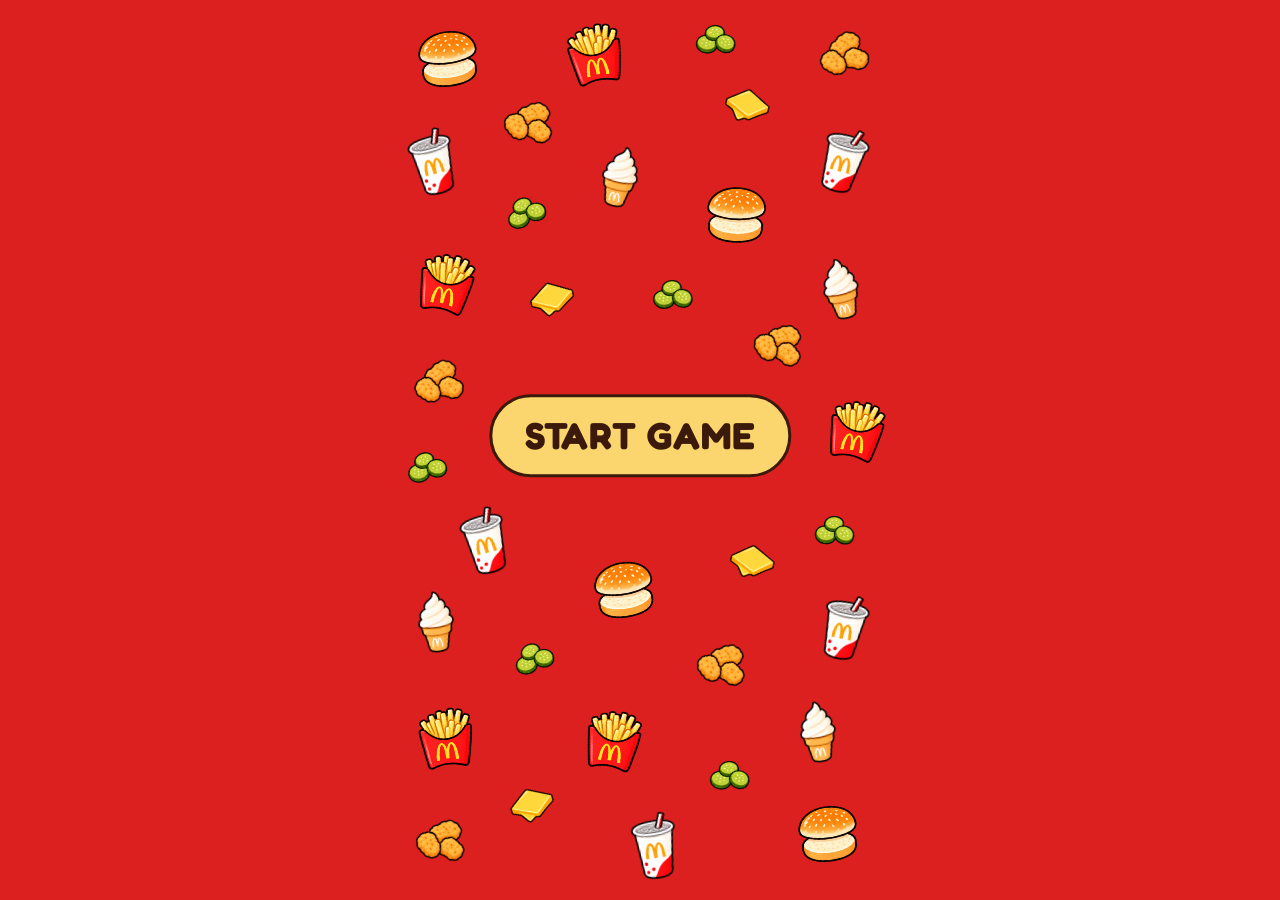
==== index.html @ 34fb5b53 "initial commit" ====
<!doctype html>
<html lang="en">
<head>
  <meta charset="utf-8">
  <meta name="viewport" content="width=device-width, initial-scale=1, viewport-fit=cover">
  <title>Start Game</title>
  <link rel="preconnect" href="https://fonts.googleapis.com">
  <link rel="preconnect" href="https://fonts.gstatic.com" crossorigin>
  <link href="https://fonts.googleapis.com/css2?family=Fredoka:wght@600;700&display=swap" rel="stylesheet">
  <style>
    :root {
      --red: #dc1f1f;
      --yellow: #fbd66e;
      --brown: #3b1a0c;
    }

    * { box-sizing: border-box; margin: 0; padding: 0; }

    html, body {
      height: 100%;
      background: var(--red);
      overflow: hidden;
    }

    body {
      display: flex;
      align-items: center;
      justify-content: center;
    }

    /* Phone-shaped screen, same proportions as the mockup (941 x 1672).
       Fills the height on desktop, the width on phones. */
    .screen {
      position: relative;
      width: min(100vw, 100dvh * 941 / 1672);
      aspect-ratio: 941 / 1672;
      background: var(--red);
      container-type: inline-size;
      overflow: hidden;
    }

    /* Scattered food. --x / --y are the item's centre in % of the screen,
       --w its width in % of the screen width, --r its tilt. */
    .item {
      position: absolute;
      left: calc(var(--x) * 1%);
      top: calc(var(--y) * 1%);
      width: calc(var(--w) * 1cqw);
      transform: translate(-50%, -50%) rotate(calc(var(--r, 0) * 1deg));
      user-select: none;
      pointer-events: none;
    }

    .start-btn {
      position: absolute;
      left: 50%;
      top: 48.4%;
      transform: translate(-50%, -50%);
      width: 59.5cqw;
      height: 16.5cqw;
      border: 0.75cqw solid var(--brown);
      border-radius: 999px;
      background: var(--yellow);
      color: var(--brown);
      font-family: "Fredoka", system-ui, sans-serif;
      font-weight: 700;
      font-size: 7.4cqw;
      letter-spacing: 0.02em;
      cursor: pointer;
      transition: transform 0.12s ease;
    }

    .start-btn:hover { transform: translate(-50%, -50%) scale(1.04); }
    .start-btn:active { transform: translate(-50%, -50%) scale(0.97); }
  </style>
</head>
<body>
  <main class="screen">
    <!-- row 1 -->
    <img class="item" src="photos/ingredients/burger-bun.png"     style="--x:12; --y:6.6;  --w:12; --r:-6"  alt="">
    <img class="item" src="photos/food/fries.png"                 style="--x:41; --y:6;    --w:11; --r:-10" alt="">
    <img class="item" src="photos/ingredients/pickles.png"        style="--x:65; --y:4.4;  --w:8;  --r:8"   alt="">
    <img class="item" src="photos/food/nuggets.png"               style="--x:90; --y:5.9;  --w:10; --r:-12" alt="">

    <!-- row 2 -->
    <img class="item" src="photos/food/nuggets.png"               style="--x:28; --y:13.4; --w:10; --r:10"  alt="">
    <img class="item" src="photos/ingredients/cheese.png"         style="--x:71; --y:11.8; --w:9;  --r:14"  alt="">
    <img class="item" src="photos/drinks-desserts/soda.png"       style="--x:9;  --y:18;   --w:9;  --r:-14" alt="">
    <img class="item" src="photos/drinks-desserts/ice-cream-cone.png" style="--x:46; --y:19.7; --w:7.5; --r:12" alt="">
    <img class="item" src="photos/drinks-desserts/soda.png"       style="--x:90; --y:17.8; --w:9;  --r:16"  alt="">

    <!-- row 3 -->
    <img class="item" src="photos/ingredients/pickles.png"        style="--x:27.5; --y:23.6; --w:8; --r:-14" alt="">
    <img class="item" src="photos/ingredients/burger-bun.png"     style="--x:69; --y:23.9; --w:12; --r:4"   alt="">

    <!-- row 4 -->
    <img class="item" src="photos/food/fries.png"                 style="--x:11.7; --y:31.5; --w:11; --r:12" alt="">
    <img class="item" src="photos/ingredients/cheese.png"         style="--x:32.5; --y:33.2; --w:9; --r:-12" alt="">
    <img class="item" src="photos/ingredients/pickles.png"        style="--x:56.5; --y:32.8; --w:8; --r:6"   alt="">
    <img class="item" src="photos/drinks-desserts/ice-cream-cone.png" style="--x:89.6; --y:32.1; --w:7.5; --r:-14" alt="">

    <!-- row 5 -->
    <img class="item" src="photos/food/nuggets.png"               style="--x:77.4; --y:38.1; --w:10; --r:16" alt="">
    <img class="item" src="photos/food/nuggets.png"               style="--x:10;   --y:42.3; --w:10; --r:-8" alt="">

    <!-- around the button -->
    <img class="item" src="photos/food/fries.png"                 style="--x:92.5; --y:47.8; --w:11; --r:12" alt="">
    <img class="item" src="photos/ingredients/pickles.png"        style="--x:7.8;  --y:51.9; --w:8;  --r:-6" alt="">

    <!-- row 6 -->
    <img class="item" src="photos/drinks-desserts/soda.png"       style="--x:19.4; --y:60.1; --w:9; --r:-14" alt="">
    <img class="item" src="photos/ingredients/pickles.png"        style="--x:88.5; --y:59;   --w:8; --r:10"  alt="">
    <img class="item" src="photos/ingredients/cheese.png"         style="--x:72;   --y:62.4; --w:9; --r:12"  alt="">

    <!-- row 7 -->
    <img class="item" src="photos/ingredients/burger-bun.png"     style="--x:46.8; --y:65.6; --w:12; --r:-8" alt="">
    <img class="item" src="photos/drinks-desserts/ice-cream-cone.png" style="--x:9.6; --y:69.1; --w:7.5; --r:-8" alt="">
    <img class="item" src="photos/drinks-desserts/soda.png"       style="--x:90.3; --y:69.7; --w:9; --r:12"  alt="">

    <!-- row 8 -->
    <img class="item" src="photos/ingredients/pickles.png"        style="--x:29;   --y:73.1; --w:8;  --r:-12" alt="">
    <img class="item" src="photos/food/nuggets.png"               style="--x:66.2; --y:73.7; --w:10; --r:12"  alt="">

    <!-- row 9 -->
    <img class="item" src="photos/food/fries.png"                 style="--x:11.7; --y:82;   --w:11; --r:-6" alt="">
    <img class="item" src="photos/food/fries.png"                 style="--x:44.6; --y:82.2; --w:11; --r:10" alt="">
    <img class="item" src="photos/drinks-desserts/ice-cream-cone.png" style="--x:85; --y:81.3; --w:7.5; --r:-10" alt="">
    <img class="item" src="photos/ingredients/pickles.png"        style="--x:67.8; --y:86.2; --w:8;  --r:8"  alt="">

    <!-- bottom row -->
    <img class="item" src="photos/ingredients/cheese.png"         style="--x:28.7; --y:89.4; --w:9;  --r:-16" alt="">
    <img class="item" src="photos/food/nuggets.png"               style="--x:10.6; --y:93.2; --w:10; --r:8"   alt="">
    <img class="item" src="photos/drinks-desserts/soda.png"       style="--x:53;   --y:94;   --w:9;  --r:-8"  alt="">
    <img class="item" src="photos/ingredients/burger-bun.png"     style="--x:87;   --y:92.7; --w:12; --r:-6"  alt="">

    <button class="start-btn" type="button" onclick="location.href = 'game-screen/index.html'">START GAME</button>
  </main>
</body>
</html>
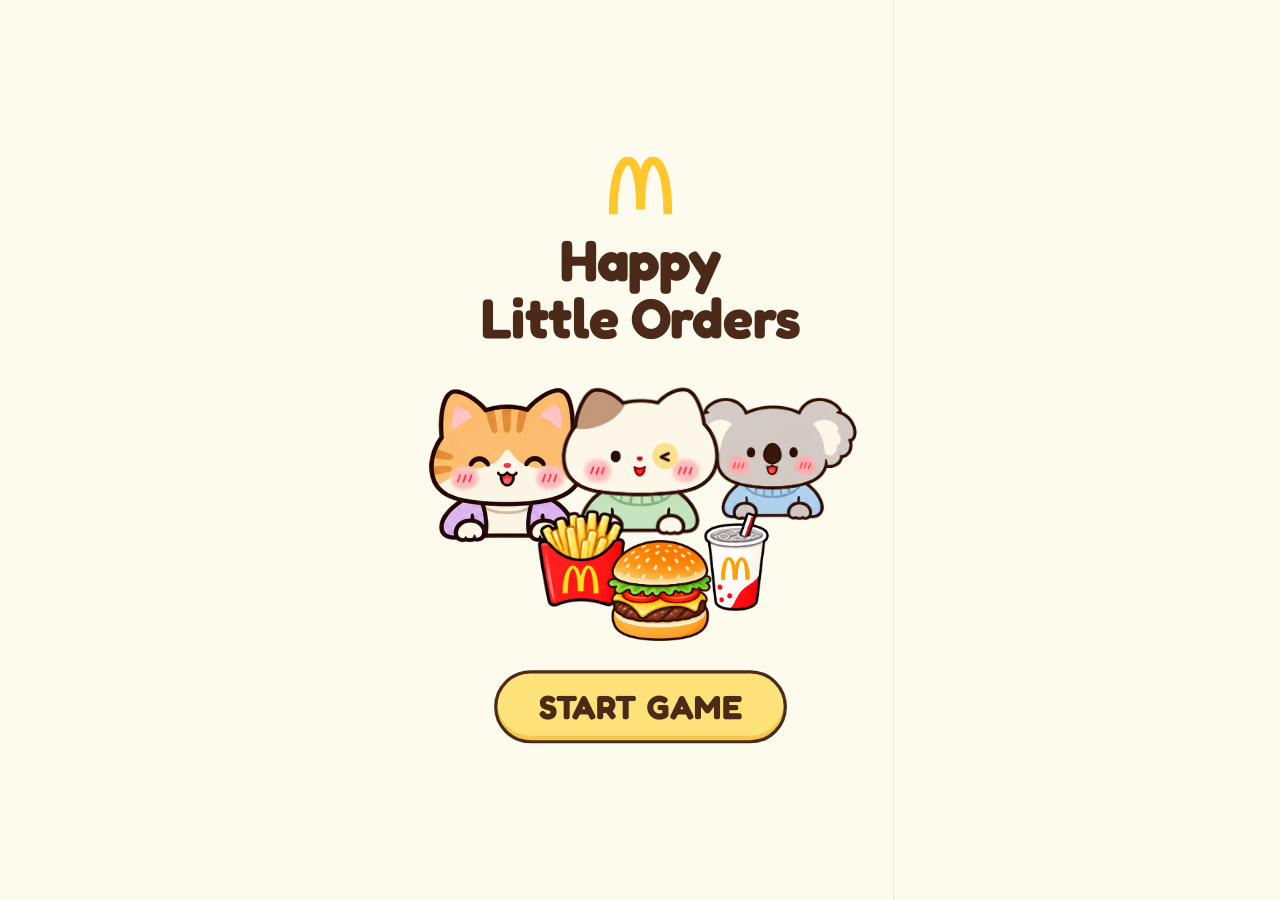
==== commit a905f4d6: "reformat-the-files" ====
--- a/index.html
+++ b/index.html
@@ -3,137 +3,274 @@
 <head>
   <meta charset="utf-8">
   <meta name="viewport" content="width=device-width, initial-scale=1, viewport-fit=cover">
-  <title>Start Game</title>
+  <title>Happy Little Orders</title>
   <link rel="preconnect" href="https://fonts.googleapis.com">
   <link rel="preconnect" href="https://fonts.gstatic.com" crossorigin>
-  <link href="https://fonts.googleapis.com/css2?family=Fredoka:wght@600;700&display=swap" rel="stylesheet">
-  <style>
-    :root {
-      --red: #dc1f1f;
-      --yellow: #fbd66e;
-      --brown: #3b1a0c;
-    }
-
-    * { box-sizing: border-box; margin: 0; padding: 0; }
-
-    html, body {
-      height: 100%;
-      background: var(--red);
-      overflow: hidden;
-    }
-
-    body {
-      display: flex;
-      align-items: center;
-      justify-content: center;
-    }
-
-    /* Phone-shaped screen, same proportions as the mockup (941 x 1672).
-       Fills the height on desktop, the width on phones. */
-    .screen {
-      position: relative;
-      width: min(100vw, 100dvh * 941 / 1672);
-      aspect-ratio: 941 / 1672;
-      background: var(--red);
-      container-type: inline-size;
-      overflow: hidden;
-    }
-
-    /* Scattered food. --x / --y are the item's centre in % of the screen,
-       --w its width in % of the screen width, --r its tilt. */
-    .item {
-      position: absolute;
-      left: calc(var(--x) * 1%);
-      top: calc(var(--y) * 1%);
-      width: calc(var(--w) * 1cqw);
-      transform: translate(-50%, -50%) rotate(calc(var(--r, 0) * 1deg));
-      user-select: none;
-      pointer-events: none;
-    }
-
-    .start-btn {
-      position: absolute;
-      left: 50%;
-      top: 48.4%;
-      transform: translate(-50%, -50%);
-      width: 59.5cqw;
-      height: 16.5cqw;
-      border: 0.75cqw solid var(--brown);
-      border-radius: 999px;
-      background: var(--yellow);
-      color: var(--brown);
-      font-family: "Fredoka", system-ui, sans-serif;
-      font-weight: 700;
-      font-size: 7.4cqw;
-      letter-spacing: 0.02em;
-      cursor: pointer;
-      transition: transform 0.12s ease;
-    }
-
-    .start-btn:hover { transform: translate(-50%, -50%) scale(1.04); }
-    .start-btn:active { transform: translate(-50%, -50%) scale(0.97); }
-  </style>
+  <link href="https://fonts.googleapis.com/css2?family=Fredoka:wght@500;600;700&display=swap" rel="stylesheet">
+  <link rel="stylesheet" href="game/style.css">
 </head>
-<body>
-  <main class="screen">
-    <!-- row 1 -->
-    <img class="item" src="photos/ingredients/burger-bun.png"     style="--x:12; --y:6.6;  --w:12; --r:-6"  alt="">
-    <img class="item" src="photos/food/fries.png"                 style="--x:41; --y:6;    --w:11; --r:-10" alt="">
-    <img class="item" src="photos/ingredients/pickles.png"        style="--x:65; --y:4.4;  --w:8;  --r:8"   alt="">
-    <img class="item" src="photos/food/nuggets.png"               style="--x:90; --y:5.9;  --w:10; --r:-12" alt="">
-
-    <!-- row 2 -->
-    <img class="item" src="photos/food/nuggets.png"               style="--x:28; --y:13.4; --w:10; --r:10"  alt="">
-    <img class="item" src="photos/ingredients/cheese.png"         style="--x:71; --y:11.8; --w:9;  --r:14"  alt="">
-    <img class="item" src="photos/drinks-desserts/soda.png"       style="--x:9;  --y:18;   --w:9;  --r:-14" alt="">
-    <img class="item" src="photos/drinks-desserts/ice-cream-cone.png" style="--x:46; --y:19.7; --w:7.5; --r:12" alt="">
-    <img class="item" src="photos/drinks-desserts/soda.png"       style="--x:90; --y:17.8; --w:9;  --r:16"  alt="">
-
-    <!-- row 3 -->
-    <img class="item" src="photos/ingredients/pickles.png"        style="--x:27.5; --y:23.6; --w:8; --r:-14" alt="">
-    <img class="item" src="photos/ingredients/burger-bun.png"     style="--x:69; --y:23.9; --w:12; --r:4"   alt="">
-
-    <!-- row 4 -->
-    <img class="item" src="photos/food/fries.png"                 style="--x:11.7; --y:31.5; --w:11; --r:12" alt="">
-    <img class="item" src="photos/ingredients/cheese.png"         style="--x:32.5; --y:33.2; --w:9; --r:-12" alt="">
-    <img class="item" src="photos/ingredients/pickles.png"        style="--x:56.5; --y:32.8; --w:8; --r:6"   alt="">
-    <img class="item" src="photos/drinks-desserts/ice-cream-cone.png" style="--x:89.6; --y:32.1; --w:7.5; --r:-14" alt="">
-
-    <!-- row 5 -->
-    <img class="item" src="photos/food/nuggets.png"               style="--x:77.4; --y:38.1; --w:10; --r:16" alt="">
-    <img class="item" src="photos/food/nuggets.png"               style="--x:10;   --y:42.3; --w:10; --r:-8" alt="">
-
-    <!-- around the button -->
-    <img class="item" src="photos/food/fries.png"                 style="--x:92.5; --y:47.8; --w:11; --r:12" alt="">
-    <img class="item" src="photos/ingredients/pickles.png"        style="--x:7.8;  --y:51.9; --w:8;  --r:-6" alt="">
-
-    <!-- row 6 -->
-    <img class="item" src="photos/drinks-desserts/soda.png"       style="--x:19.4; --y:60.1; --w:9; --r:-14" alt="">
-    <img class="item" src="photos/ingredients/pickles.png"        style="--x:88.5; --y:59;   --w:8; --r:10"  alt="">
-    <img class="item" src="photos/ingredients/cheese.png"         style="--x:72;   --y:62.4; --w:9; --r:12"  alt="">
-
-    <!-- row 7 -->
-    <img class="item" src="photos/ingredients/burger-bun.png"     style="--x:46.8; --y:65.6; --w:12; --r:-8" alt="">
-    <img class="item" src="photos/drinks-desserts/ice-cream-cone.png" style="--x:9.6; --y:69.1; --w:7.5; --r:-8" alt="">
-    <img class="item" src="photos/drinks-desserts/soda.png"       style="--x:90.3; --y:69.7; --w:9; --r:12"  alt="">
-
-    <!-- row 8 -->
-    <img class="item" src="photos/ingredients/pickles.png"        style="--x:29;   --y:73.1; --w:8;  --r:-12" alt="">
-    <img class="item" src="photos/food/nuggets.png"               style="--x:66.2; --y:73.7; --w:10; --r:12"  alt="">
-
-    <!-- row 9 -->
-    <img class="item" src="photos/food/fries.png"                 style="--x:11.7; --y:82;   --w:11; --r:-6" alt="">
-    <img class="item" src="photos/food/fries.png"                 style="--x:44.6; --y:82.2; --w:11; --r:10" alt="">
-    <img class="item" src="photos/drinks-desserts/ice-cream-cone.png" style="--x:85; --y:81.3; --w:7.5; --r:-10" alt="">
-    <img class="item" src="photos/ingredients/pickles.png"        style="--x:67.8; --y:86.2; --w:8;  --r:8"  alt="">
-
-    <!-- bottom row -->
-    <img class="item" src="photos/ingredients/cheese.png"         style="--x:28.7; --y:89.4; --w:9;  --r:-16" alt="">
-    <img class="item" src="photos/food/nuggets.png"               style="--x:10.6; --y:93.2; --w:10; --r:8"   alt="">
-    <img class="item" src="photos/drinks-desserts/soda.png"       style="--x:53;   --y:94;   --w:9;  --r:-8"  alt="">
-    <img class="item" src="photos/ingredients/burger-bun.png"     style="--x:87;   --y:92.7; --w:12; --r:-6"  alt="">
-
-    <button class="start-btn" type="button" onclick="location.href = 'game-screen/index.html'">START GAME</button>
-  </main>
+<body class="cream">
+  <div class="viewport" id="viewport">
+    <div class="stage" id="stage">
+
+      <!-- loading screen: shown until all the pictures are loaded -->
+      <div class="loading-screen" id="loading-screen">
+        <svg class="loading-arches" viewBox="0 0 260 230" aria-hidden="true">
+          <path d="M24 224 C24 60 58 16 82 16 C110 16 130 80 130 206 M130 206 C130 80 150 16 178 16 C202 16 236 60 236 224"
+                fill="none" stroke="#ffc72c" stroke-width="34"/>
+        </svg>
+        <p class="loading-title">Almost ready&hellip;</p>
+        <div class="loading-bar"><div class="loading-fill" id="loading-fill"></div></div>
+        <p class="loading-text">Warming up your first order</p>
+      </div>
+      <div class="abs shop">
+
+        <!-- top: shop front -->
+        <div class="abs scene"></div>
+        <img class="abs awning" src="photos/branding/awning.png" alt="">
+        <img class="abs logo" src="photos/branding/logo.png" alt="McDonald's">
+
+        <div class="abs timer">
+          <img src="photos/ui/timer.png" alt="">
+          <div class="timer-text" id="timer">02:00</div>
+        </div>
+
+        <div class="abs points">
+          <img src="photos/ui/star.png" alt="">
+          POINTS
+          <span class="points-value" id="points">0</span>
+        </div>
+
+        <img class="abs customer" id="customer" src="photos/customers/cat-calico.png" alt="Customer">
+        <div class="abs customer-stand"></div>
+        <img class="abs heart" id="heart" src="photos/ui/heart.png" alt="">
+
+        <!-- talk bubble: the customer asking for sauce packets -->
+        <div class="abs talk-bubble" id="talk-bubble" hidden>
+          <img src="photos/ui/talk-bubble.png" alt="">
+          <div class="bubble-items" id="bubble-items"></div>
+        </div>
+
+        <div class="abs order">
+          <img src="photos/ui/order-board.png" alt="">
+          <div class="order-text">
+            <div class="order-title" id="order-title">ORDER #001</div>
+            <div id="order-lines"></div>
+          </div>
+        </div>
+
+        <!-- middle: ingredients -->
+        <div class="abs ingredients">
+          <div class="card" data-id="burger-bun"><img src="photos/ingredients/burger-bun.png" alt=""><span class="label">bun</span></div>
+          <div class="card" data-id="beef-patty"><img src="photos/ingredients/beef-patty.png" alt=""><span class="label">beef patty</span></div>
+          <div class="card" data-id="cheese"><img src="photos/ingredients/cheese.png" alt=""><span class="label">cheese</span></div>
+          <div class="card" data-id="lettuce"><img src="photos/ingredients/lettuce.png" alt=""><span class="label">lettuce</span></div>
+          <div class="card" data-id="pickles"><img src="photos/ingredients/pickles.png" alt=""><span class="label">pickles</span></div>
+          <div class="card" data-id="tomato"><img src="photos/ingredients/tomato.png" alt=""><span class="label">tomato</span></div>
+          <div class="card" data-id="nuggets"><img src="photos/food/nuggets.png" alt=""><span class="label">nuggets</span></div>
+          <div class="card" data-id="fries"><img src="photos/food/fries.png" alt=""><span class="label">fries</span></div>
+          <div class="card" data-id="chicken-cutlet"><img src="photos/food/hash-brown.png" alt=""><span class="label">chicken cutlet</span></div>
+        </div>
+
+        <button class="abs recipes-btn" id="recipes-btn" type="button">
+          <img src="photos/ui/recipe-book.png" alt="">
+          Recipes
+        </button>
+
+        <!-- middle: drinks & desserts -->
+        <div class="abs drinks">
+          <div class="card" data-id="coffee"><img src="photos/drinks-desserts/coffee.png" alt=""><span class="label">coffee</span></div>
+          <div class="card" data-id="mcflurry"><img src="photos/drinks-desserts/mcflurry.png" alt=""><span class="label">McFlurry</span></div>
+          <div class="card" data-id="ice-cream-cone"><img src="photos/drinks-desserts/ice-cream-cone.png" alt=""><span class="label">ice cream</span></div>
+          <div class="card" data-id="soda"><img src="photos/drinks-desserts/soda.png" alt=""><span class="label">soda</span></div>
+        </div>
+
+        <div class="abs condiments">
+          <img data-id="ketchup-bottle" src="photos/sauces/ketchup-bottle.png" alt="Ketchup">
+          <img data-id="mustard-bottle" src="photos/sauces/mustard-bottle.png" alt="Mustard">
+          <img data-id="mayo-bottle" src="photos/sauces/mayo-bottle.png" alt="Mayo">
+          <span class="label">condiment</span>
+        </div>
+
+        <!-- bottom: packets, tray, dips -->
+        <div class="abs packets">
+          <img data-id="ketchup-packet" src="photos/sauces/ketchup-packet.png" alt="Ketchup packet">
+          <img data-id="mustard-packet" src="photos/sauces/mustard-packet.png" alt="Mustard packet">
+          <img data-id="mayo-packet" src="photos/sauces/mayo-packet.png" alt="Mayo packet">
+        </div>
+
+        <div class="abs tray">
+          <img src="photos/ui/tray.png" alt="">
+          <div class="tray-food" id="tray-food"></div>
+        </div>
+
+        <button class="abs done-btn" id="done-btn" type="button">DONE</button>
+        <div class="abs points-pop" id="points-pop">+100</div>
+
+        <div class="abs sauces">
+          <div class="card" data-id="bbq-dip"><img src="photos/sauces/bbq-dip.png" alt="BBQ"></div>
+          <div class="card" data-id="sweet-chili-dip"><img src="photos/sauces/sweet-chili-dip.png" alt="Sweet Chili"></div>
+          <div class="card" data-id="sweet-sour-dip"><img src="photos/sauces/sweet-sour-dip.png" alt="Sweet 'n Sour"></div>
+          <span class="label">sauce</span>
+        </div>
+
+        <div class="abs floor-line"></div>
+        <div class="abs floor"></div>
+      </div>
+
+      <!-- start screen: shown after loading, START GAME begins the game -->
+      <div class="start-screen" id="start-screen" hidden>
+        <svg class="start-arches" viewBox="0 0 260 230" aria-label="McDonald's">
+          <path d="M24 224 C24 60 58 16 82 16 C110 16 130 80 130 206 M130 206 C130 80 150 16 178 16 C202 16 236 60 236 224"
+                fill="none" stroke="#ffc72c" stroke-width="34"/>
+        </svg>
+        <h1 class="start-title">
+          <span class="line1">Happy</span>
+          <span class="line2">Little Orders</span>
+        </h1>
+        <div class="start-friends">
+          <img class="sf-orange" src="photos/customers/cat-orange-happy.png" alt="">
+          <img class="sf-koala" src="photos/customers/koala.png" alt="">
+          <img class="sf-calico" src="photos/customers/cat-calico.png" alt="">
+          <img class="sf-fries" src="photos/food/fries.png" alt="">
+          <img class="sf-soda" src="photos/drinks-desserts/soda.png" alt="">
+          <img class="sf-burger" src="photos/food/burger.png" alt="">
+        </div>
+        <button class="start-btn" id="start-btn" type="button">START GAME</button>
+      </div>
+
+      <!-- tutorial: shown the first time, highlights one area at a time -->
+      <div class="tutorial" id="tutorial" hidden>
+        <div class="tut-spot" id="tut-spot"></div>
+        <div class="tut-pop" id="tut-pop" role="dialog" aria-live="polite">
+          <span class="tut-arrow" id="tut-arrow"></span>
+          <p class="tut-step" id="tut-step"></p>
+          <p class="tut-text" id="tut-text"></p>
+          <div class="tut-actions">
+            <button class="tut-skip-link" id="tut-skip-link" type="button">Skip</button>
+            <button class="tut-next" id="tut-next" type="button">Next</button>
+          </div>
+        </div>
+        <button class="tut-skip-top" id="tut-skip-top" type="button">Skip tutorial &rsaquo;</button>
+      </div>
+
+      <!-- end screen: shown when the time runs out -->
+      <div class="end-screen" id="end-screen" hidden>
+        <img class="end-food" src="photos/food/fries.png" style="left:13%; top:6%; width:120px; rotate:-12deg" alt="">
+        <img class="end-food" src="photos/food/burger.png" style="left:50%; top:5%; width:130px; rotate:6deg" alt="">
+        <img class="end-food" src="photos/drinks-desserts/soda.png" style="left:86%; top:7%; width:100px; rotate:14deg" alt="">
+        <img class="end-food" src="photos/drinks-desserts/soda.png" style="left:9%; top:17%; width:96px; rotate:-14deg" alt="">
+        <img class="end-food" src="photos/food/fries.png" style="left:90%; top:18%; width:116px; rotate:12deg" alt="">
+        <img class="end-food" src="photos/food/burger.png" style="left:4%; top:47%; width:120px; rotate:-10deg" alt="">
+        <img class="end-food" src="photos/food/fries.png" style="left:96%; top:52%; width:110px; rotate:14deg" alt="">
+        <img class="end-food" src="photos/food/fries.png" style="left:11%; top:86%; width:118px; rotate:-8deg" alt="">
+        <img class="end-food" src="photos/food/burger.png" style="left:46%; top:93%; width:140px; rotate:-6deg" alt="">
+        <img class="end-food" src="photos/drinks-desserts/soda.png" style="left:88%; top:87%; width:100px; rotate:12deg" alt="">
+        <img class="end-food" src="photos/food/burger.png" style="left:82%; top:97%; width:120px; rotate:8deg" alt="">
+        <img class="end-food" src="photos/drinks-desserts/soda.png" style="left:22%; top:96%; width:92px; rotate:-10deg" alt="">
+        <div class="end-card">
+          <div class="end-icon">
+            <span class="end-ray left-top"></span><span class="end-ray left-bottom"></span>
+            <img src="photos/food/fries.png" alt="">
+            <span class="end-ray right-top"></span><span class="end-ray right-bottom"></span>
+          </div>
+          <p class="end-score" id="end-score"></p>
+          <h2 class="end-title">Had fun?</h2>
+          <p class="end-text">You just worked a shift for free.<br>Might as well get paid for the next one.</p>
+          <button class="end-cta" id="work-with-us" type="button">WORK WITH US</button>
+          <p class="end-note">Your next shift could be real.</p>
+          <button class="end-again" id="end-play-again" type="button">Play again</button>
+        </div>
+      </div>
+
+      <!-- sign-up page: opened from WORK WITH US on the end screen -->
+      <div class="end-screen" id="apply-screen" hidden>
+        <img class="end-food" src="photos/food/fries.png" style="left:13%; top:5%; width:118px; rotate:-10deg" alt="">
+        <img class="end-food" src="photos/food/burger.png" style="left:50%; top:4%; width:130px; rotate:4deg" alt="">
+        <img class="end-food" src="photos/drinks-desserts/soda.png" style="left:87%; top:6%; width:100px; rotate:14deg" alt="">
+        <img class="end-food" src="photos/drinks-desserts/soda.png" style="left:6%; top:16%; width:96px; rotate:-14deg" alt="">
+        <img class="end-food" src="photos/food/fries.png" style="left:95%; top:18%; width:112px; rotate:12deg" alt="">
+        <img class="end-food" src="photos/food/burger.png" style="left:3%; top:47%; width:120px; rotate:-8deg" alt="">
+        <img class="end-food" src="photos/food/fries.png" style="left:97%; top:53%; width:110px; rotate:14deg" alt="">
+        <img class="end-food" src="photos/food/fries.png" style="left:9%; top:92%; width:116px; rotate:-8deg" alt="">
+        <img class="end-food" src="photos/drinks-desserts/soda.png" style="left:25%; top:96%; width:92px; rotate:-10deg" alt="">
+        <img class="end-food" src="photos/food/burger.png" style="left:50%; top:95%; width:136px; rotate:-4deg" alt="">
+        <img class="end-food" src="photos/drinks-desserts/soda.png" style="left:91%; top:88%; width:100px; rotate:12deg" alt="">
+        <img class="end-food" src="photos/food/burger.png" style="left:82%; top:98%; width:118px; rotate:6deg" alt="">
+        <div class="end-card apply-card">
+          <button class="apply-back" id="apply-back" type="button">&lsaquo; Back</button>
+          <div class="end-icon apply-icon">
+            <span class="end-ray left-top"></span><span class="end-ray left-bottom"></span>
+            <img src="photos/food/fries.png" alt="">
+            <span class="end-ray right-top"></span><span class="end-ray right-bottom"></span>
+          </div>
+
+          <div id="apply-form-view">
+            <h2 class="apply-title">Fancy a real shift?</h2>
+            <p class="apply-sub">Leave your details. We&rsquo;ll take it from here.</p>
+
+            <form class="apply-form" id="apply-form" novalidate>
+              <label for="apply-name">Full name</label>
+              <input id="apply-name" name="name" type="text" autocomplete="name" placeholder="Your full name" required>
+
+              <label for="apply-phone">Phone number</label>
+              <input id="apply-phone" name="phone" type="tel" autocomplete="tel" placeholder="Your phone number" required>
+
+              <label for="apply-email">Email</label>
+              <input id="apply-email" name="email" type="email" autocomplete="email" placeholder="you@example.com" required>
+
+              <label for="apply-city">Preferred city</label>
+              <div class="apply-select">
+                <select id="apply-city" name="city" required>
+                  <option value="" disabled selected>Choose a city</option>
+                </select>
+              </div>
+
+              <p class="apply-error" id="apply-error" hidden></p>
+              <button class="end-cta apply-send" type="submit">SEND MY DETAILS</button>
+            </form>
+          </div>
+
+          <div class="apply-thanks" id="apply-thanks" hidden>
+            <h2 class="apply-title">Thanks<span id="apply-thanks-name"></span>!</h2>
+            <p class="apply-sub">We&rsquo;ve got your details and we&rsquo;ll be in touch about your next shift.</p>
+          </div>
+
+          <p class="apply-note">We&rsquo;ll only use your details to contact you about jobs.</p>
+          <a class="apply-link" id="open-positions" href="#" target="_blank" rel="noopener">Browse open positions</a>
+        </div>
+      </div>
+
+      <!-- loading error message, shown over the game -->
+      <div class="recipes-overlay" id="game-overlay" hidden>
+        <div class="recipes-panel game-panel" role="dialog" aria-modal="true" aria-labelledby="game-title">
+          <h2 class="recipes-title" id="game-title">TIME'S UP!</h2>
+          <p class="game-message" id="game-message"></p>
+          <div class="game-buttons" id="game-buttons">
+            <button class="game-btn" id="play-again" type="button">PLAY AGAIN</button>
+            <a class="game-btn secondary" href="index.html">HOME</a>
+          </div>
+        </div>
+      </div>
+
+      <!-- recipes page, shown over the game with the background dimmed -->
+      <div class="recipes-overlay" id="recipes-overlay" hidden>
+        <div class="recipes-panel book-panel" role="dialog" aria-modal="true" aria-labelledby="recipes-title">
+          <button class="recipes-close" id="recipes-close" type="button" aria-label="Close">&times;</button>
+          <div class="book-header">
+            <img src="photos/ui/recipe-book.png" alt="">
+            <h2 class="book-title" id="recipes-title">Recipes</h2>
+          </div>
+          <p class="recipes-hint">Start with the bottom bun. Finish with the top.</p>
+          <div class="recipes-list" id="recipes-list"></div>
+        </div>
+      </div>
+    </div>
+  </div>
+
+  <script src="game/orders.js"></script>
+  <script src="game/setup.js"></script>
+  <script src="game/gameplay.js"></script>
+  <script src="game/screens.js"></script>
 </body>
 </html>
--- a/game/style.css
+++ b/game/style.css
@@ -0,0 +1,908 @@
+:root {
+  --green: #b9d9b1;
+  --cream: #fbf3e1;
+  --card: #f3e0c2;
+  --red: #df3a3f;
+  --dark-red: #b81f26;
+  --brown: #3b2418;
+  --panel: #a88c75;
+  --white: #fffaf0;
+}
+
+* { box-sizing: border-box; margin: 0; padding: 0; }
+
+html, body {
+  height: 100%;
+  background: var(--green);
+  overflow: hidden;
+  font-family: "Fredoka", system-ui, sans-serif;
+  color: var(--brown);
+}
+
+body { display: flex; align-items: center; justify-content: center; }
+
+/* The screen is laid out at the mockup's size (941 x 1672) and scaled
+   to fit the window by fit() in setup.js. */
+.viewport { position: relative; }
+.stage {
+  position: absolute;
+  top: 0; left: 0;
+  width: 941px;
+  height: 1672px;
+  transform-origin: top left;
+  background: var(--green);
+  overflow: hidden;
+}
+
+.abs { position: absolute; }
+img { display: block; user-select: none; -webkit-user-drag: none; }
+
+/* ---------- shop frame ---------- */
+.shop {
+  left: 60px; top: 0;
+  width: 822px; height: 100%;     /* the stage gets taller on phones, see fit() in setup.js */
+  background: var(--cream);
+  overflow: hidden;
+}
+
+.scene {
+  left: 0; top: 0;
+  width: 822px; height: 520px;
+  background: url("../photos/backgrounds/kitchen.png") center top / 941px auto no-repeat;
+  border-bottom: 3px solid #ecd9b8;
+}
+
+.awning { left: 0; top: -6px; width: 822px; }
+
+.logo { left: 20px; top: 220px; width: 212px; }
+
+/* ---------- timer ---------- */
+.timer { left: 26px; top: 298px; width: 195px; }
+.timer img { width: 100%; }
+.timer-text {
+  position: absolute;
+  left: 34px; top: 48px;
+  width: 125px; height: 46px;
+  display: grid; place-items: center;
+  color: #fff;
+  font-size: 40px;
+  font-weight: 700;
+  letter-spacing: 1px;
+}
+
+/* ---------- points ---------- */
+.points {
+  left: 28px; top: 458px;
+  width: 258px; height: 58px;
+  display: flex; align-items: center; gap: 8px;
+  padding: 0 8px 0 12px;
+  background: var(--red);
+  border: 3px solid var(--dark-red);
+  border-radius: 16px;
+  box-shadow: 0 0 0 3px #f6d9c4;
+  color: #fff;
+  font-weight: 600;
+  font-size: 19px;
+}
+.points img { width: 34px; }
+.points-value {
+  margin-left: auto;
+  background: var(--white);
+  color: var(--brown);
+  border-radius: 12px;
+  padding: 2px 18px;
+  font-size: 27px;
+  font-weight: 700;
+}
+
+/* ---------- customer ---------- */
+.customer { left: 340px; top: 225px; height: 188px; width: auto; translate: -50% 0; }
+.customer-stand {
+  left: 282px; top: 410px;
+  width: 146px; height: 52px;
+  background: #f2dfc0;
+  border: 3px solid #d9bd94;
+  border-radius: 4px;
+}
+
+/* ---------- order board ---------- */
+.order { left: 455px; top: 260px; width: 296px; }
+.order > img { width: 100%; }
+/* fills the paper area of the board */
+.order-text {
+  position: absolute;
+  left: 22px; top: 42px;
+  width: 250px; height: 188px;
+  display: flex; flex-direction: column; justify-content: flex-start;
+  padding: 14px 14px 12px 25px;  /* title always sits at the top of the paper */
+}
+/* small header so the items get the attention */
+.order-title {
+  color: var(--dark-red);
+  font-size: 22px;                /* fixed size: only the items shrink to fit */
+  font-weight: 700;
+  letter-spacing: 1.5px;
+  line-height: 1.1;
+  padding-bottom: 9px;
+  margin-bottom: 7px;
+  border-bottom: 2px solid #ecd9b8; /* line between the title and the items */
+}
+
+/* one row per item: "1×  McChicken" (long names wrap under the name) */
+.order-row {
+  display: flex; align-items: baseline;
+  font-size: calc(22px * var(--fit, 1));
+  font-weight: 600;
+  line-height: 1.12;
+  padding: calc(3px * var(--fit, 1)) 0;
+}
+.order-qty { color: var(--dark-red); font-weight: 700; flex: none; width: 37px; }
+
+/* dips as small chips right under Nuggets */
+.order-chips {
+  display: flex; flex-wrap: wrap; gap: 5px;
+  padding: 0 0 calc(5px * var(--fit, 1)) 37px;  /* lines up with the item names */
+}
+.order-chip {
+  font-size: calc(15px * var(--fit, 1));
+  font-weight: 700;
+  line-height: 1.3;
+  padding: 1px 9px;
+  border: 2px solid;
+  border-radius: 999px;
+  white-space: nowrap;
+}
+.order-chip.bbq-dip         { background: #fde0dc; border-color: #e0675c; color: #8a2a20; }
+.order-chip.sweet-chili-dip { background: #ffe6cc; border-color: #f08a3a; color: #8a4210; }
+.order-chip.sweet-sour-dip  { background: #dff3d6; border-color: #4fa24a; color: #2d6a28; }
+
+/* ---------- item cards ---------- */
+.card {
+  position: relative;
+  width: 125px; height: 122px;
+  background: var(--card);
+  border: 4px solid var(--red);
+  border-radius: 16px;
+  box-shadow: inset 0 0 0 4px #fbeedd, 0 0 0 4px #fff4e4;
+  display: grid; place-items: center;
+  cursor: pointer;
+}
+.card img { max-width: 72%; max-height: 72%; margin-top: -10px; }
+.label {
+  position: absolute;
+  left: 50%; bottom: -18px;
+  transform: translateX(-50%);
+  white-space: nowrap;
+  background: var(--white);
+  border: 2.5px solid var(--brown);
+  border-radius: 10px;
+  padding: 0 12px;
+  font-size: 18px;
+  font-weight: 600;
+  line-height: 28px;
+}
+
+.ingredients {
+  left: 15px; top: 563px;
+  width: 497px; height: 527px;
+  padding: 59px 24px 20px;      /* room for the Recipes tab at the top */
+  background: var(--panel);
+  border: 4px solid #5e4535;
+  border-radius: 18px;
+  display: grid;
+  grid-template-columns: repeat(3, 125px);
+  grid-auto-rows: 122px;
+  column-gap: 35px;
+  row-gap: 28px;
+}
+
+.drinks {
+  left: 523px; top: 568px;
+  display: grid;
+  grid-template-columns: repeat(2, 134px);
+  grid-auto-rows: 138px;
+  column-gap: 14px;
+  row-gap: 36px;
+}
+.drinks .card { width: 134px; height: 138px; }
+
+/* ---------- condiment tray ---------- */
+.condiments {
+  left: 527px; top: 932px;
+  width: 278px; height: 138px;
+  background: #f2dfc0;
+  border: 3px solid #b99a7c;
+  border-radius: 18px;
+  box-shadow: inset 0 0 0 6px #fbeedd;
+  display: flex; justify-content: center; align-items: center; gap: 16px;
+  padding-bottom: 14px;
+  cursor: pointer;
+}
+.condiments img { height: 104px; cursor: pointer; }
+
+/* ---------- packets ---------- */
+.packets {
+  left: 18px; top: 1145px;
+  display: flex; flex-direction: column; gap: 6px;
+}
+.packets img { width: 94px; cursor: pointer; }
+.packets img:nth-child(1) { transform: rotate(4deg); }
+.packets img:nth-child(2) { transform: rotate(-4deg); }
+.packets img:nth-child(3) { transform: rotate(5deg); }
+
+
+/* ---------- tray ---------- */
+.tray { left: 140px; top: 1158px; width: 524px; height: 336px; }
+.tray > img { width: 100%; height: 100%; }
+/* items placed on the tray: up to 3 main items in one row (all the same
+   size as a burger), sauce packets in a smaller row underneath */
+.tray-food {
+  position: absolute;
+  inset: 34px 40px 50px;
+  display: flex; flex-wrap: wrap;
+  align-content: center; align-items: flex-end; justify-content: center;
+  gap: 4px 14px;
+}
+.tray-food::after { content: ""; flex-basis: 100%; order: 1; } /* row break before packets */
+.tray-food > img {
+  object-fit: contain;
+  cursor: pointer;
+  animation: drop 0.25s ease-out;
+}
+.tray-food > .tray-item { width: 120px; height: 120px; }
+.tray-food > .packet { width: 54px; height: 54px; order: 2; }
+.tray-food > .dip { width: 64px; height: 56px; order: 2; }
+
+/* burger being built: each layer sits on the one below it
+   (its height from the bottom is set in the script) */
+.burger {
+  position: relative;
+  width: 120px; height: 60px;   /* grows with the stack, see the script */
+  cursor: pointer;
+}
+.burger img {
+  position: absolute;
+  left: 50%;
+  translate: -50% 0;
+  height: auto;                 /* keep the picture's real proportions */
+  animation: drop 0.25s ease-out;
+}
+.burger .bun-bottom { width: 110px; bottom: 0; }
+.burger .layer { width: 100px; }
+.burger .layer.sauce { width: 96px; }
+.burger .bun-top { width: 116px; }
+
+@keyframes drop {
+  from { opacity: 0; transform: translateY(-24px) scale(0.8); }
+  to   { opacity: 1; transform: none; }
+}
+
+/* ---------- sauces ---------- */
+.sauces {
+  left: 678px; top: 1137px;
+  width: 124px; height: 358px;
+  background: var(--white);
+  border: 3px solid #b99a7c;
+  border-radius: 18px;
+  display: flex; flex-direction: column; align-items: center; gap: 8px;
+  padding-top: 10px;
+}
+.sauces .card { width: 100px; height: 100px; }
+.sauces .card img { max-width: 90%; max-height: 90%; margin: 0; }
+.sauces .label { bottom: -22px; }
+
+/* ---------- click effect ---------- */
+/* Pressed-button feel. Uses the separate `scale` property so it
+   doesn't override the rotate on the packets. */
+.press { animation: press 0.18s ease-out; }
+@keyframes press {
+  0%   { scale: 1;    filter: brightness(1); }
+  40%  { scale: 0.9;  filter: brightness(0.88); }
+  100% { scale: 1;    filter: brightness(1); }
+}
+
+/* ---------- recipes tab (top-right corner of the ingredients panel) ---------- */
+.recipes-btn {
+  left: 312px; top: 552px;
+  width: 196px; height: 64px;
+  display: flex; align-items: center; justify-content: center; gap: 8px;
+  padding: 0 12px;
+  border: 4px solid #5e4535;
+  border-radius: 16px;
+  background: #fbd66e;
+  color: var(--brown);
+  font-family: inherit;
+  font-size: 27px;
+  font-weight: 700;
+  cursor: pointer;
+}
+.recipes-btn img { width: 66px; }
+.recipes-btn:active { scale: 0.95; }
+
+/* ---------- recipes page ---------- */
+.recipes-overlay {
+  position: absolute;
+  inset: 0;
+  z-index: 10;
+  background: rgba(30, 15, 5, 0.6);   /* dims the game behind */
+  display: flex; align-items: center; justify-content: center;
+  animation: fade-in 0.2s ease-out;
+}
+.recipes-overlay[hidden] { display: none; }
+
+.recipes-panel {
+  position: relative;
+  width: 760px;
+  max-height: 1400px;
+  overflow-y: auto;
+  padding: 40px 44px 44px;
+  background: var(--cream);
+  border: 5px solid var(--brown);
+  border-radius: 28px;
+  box-shadow: 0 0 0 6px #fbd66e;
+  animation: panel-in 0.25s ease-out;
+}
+
+.recipes-close {
+  position: absolute;
+  top: 18px; right: 20px;
+  width: 56px; height: 56px;
+  border: 4px solid var(--brown);
+  border-radius: 50%;
+  background: var(--red);
+  color: #fff;
+  font-family: inherit;
+  font-size: 38px;
+  font-weight: 700;
+  line-height: 1;
+  cursor: pointer;
+  padding-bottom: 12px;
+}
+
+.recipes-title {
+  text-align: center;
+  color: var(--dark-red);
+  font-size: 52px;
+  font-weight: 700;
+  letter-spacing: 2px;
+}
+/* recipe book layout */
+.book-panel {
+  width: 860px;
+  padding: 30px 30px 32px;
+  border-color: #5e4535;
+  box-shadow: 0 0 0 7px #f6d77e;
+}
+.book-panel .recipes-close { top: 26px; right: 28px; width: 64px; height: 64px; }
+
+.book-header { display: flex; align-items: center; justify-content: center; gap: 22px; }
+.book-header img { width: 168px; }
+.book-title { font-size: 80px; font-weight: 700; line-height: 1; color: var(--brown); }
+
+.recipes-hint {
+  text-align: center;
+  font-size: 28px;
+  font-weight: 600;
+  margin: 12px 0 24px;
+}
+
+.recipes-list { display: flex; flex-direction: column; gap: 14px; }
+
+.recipe {
+  padding: 16px 26px 16px;
+  background: #fffaf0;
+  border: 4px solid #ecd6ae;
+  border-radius: 24px;
+}
+.recipe-name { font-size: 40px; font-weight: 700; line-height: 1.1; margin-bottom: 12px; }
+
+/* steps, bottom bun first */
+.recipe-stack {
+  display: flex; align-items: center; gap: 7px;
+  padding-bottom: 12px;
+  border-bottom: 3px solid #f0e2c8;
+}
+.recipe-step { display: flex; flex-direction: column; align-items: center; gap: 4px; }
+.recipe-bubble {
+  width: 66px; height: 66px;
+  border-radius: 50%;
+  background: #f6ead5;
+  display: grid; place-items: center;
+}
+.recipe-bubble img { width: 56px; height: 48px; object-fit: contain; }
+.recipe-arrow {               /* small triangle pointing to the next step */
+  width: 0; height: 0;
+  border-left: 9px solid #5e4535;
+  border-top: 6px solid transparent;
+  border-bottom: 6px solid transparent;
+}
+
+/* sauces as coloured chips */
+.recipe-sauces {
+  display: flex; align-items: center; gap: 16px;
+  margin-top: 12px;
+  font-size: 26px; font-weight: 700;
+}
+.sauce-chip {
+  display: inline-flex; align-items: center; gap: 8px;
+  padding: 5px 22px 5px 12px;
+  border: 3px solid;
+  border-radius: 16px;
+  font-size: 24px; font-weight: 600;
+}
+.sauce-chip img { width: 30px; height: 42px; object-fit: contain; }
+.sauce-chip.ketchup { background: #fde0dc; border-color: #f5b8b0; }
+.sauce-chip.mustard { background: #fdf1c8; border-color: #f1d98a; }
+.sauce-chip.mayo    { background: #fbf4e6; border-color: #e8d9bd; }
+.sauce-chip.none    { background: #f3e5cc; border-color: #e5d0aa; padding: 5px 26px; }
+.recipes-error { font-size: 24px; text-align: center; }
+
+@keyframes fade-in { from { opacity: 0; } }
+@keyframes panel-in { from { opacity: 0; transform: scale(0.92); } }
+
+/* ---------- done button ---------- */
+.done-btn {
+  left: 317px; top: 1508px;
+  width: 170px; height: 62px;
+  border: 4px solid var(--brown);
+  border-radius: 999px;
+  background: var(--red);
+  color: #fff;
+  font-family: inherit;
+  font-size: 30px;
+  font-weight: 700;
+  letter-spacing: 2px;
+  cursor: pointer;
+  z-index: 1;
+}
+.done-btn:active { scale: 0.95; }
+
+/* ---------- order feedback ---------- */
+/* "+100" that floats up from the points box after a correct order */
+.points-pop {
+  left: 200px; top: 452px;
+  color: var(--dark-red);
+  font-size: 40px;
+  font-weight: 700;
+  -webkit-text-stroke: 1.5px #fff;
+  opacity: 0;
+  pointer-events: none;
+}
+.points-pop.show { animation: points-pop 0.9s ease-out; }
+.points-pop.wrong { color: #7a6a5e; }
+@keyframes points-pop {
+  0%   { opacity: 0; translate: 0 10px; }
+  20%  { opacity: 1; }
+  100% { opacity: 0; translate: 0 -60px; }
+}
+
+/* wrong order: the board and tray shake */
+.shake { animation: shake 0.4s ease-in-out; }
+@keyframes shake {
+  0%, 100% { translate: 0 0; }
+  20% { translate: -12px 0; }
+  40% { translate: 12px 0; }
+  60% { translate: -8px 0; }
+  80% { translate: 8px 0; }
+}
+
+/* customer reactions after DONE: happy customers stay still (they send a heart),
+   angry ones shake */
+.customer.angry { animation: angry-shake 0.45s ease-in-out; }
+@keyframes angry-shake {
+  0%, 100% { translate: -50% 0; }
+  20% { translate: calc(-50% - 10px) 0; }
+  40% { translate: calc(-50% + 10px) 0; }
+  60% { translate: calc(-50% - 7px) 0; }
+  80% { translate: calc(-50% + 7px) 0; }
+}
+
+/* heart the customer sends after a correct order: pops out, then floats up */
+.heart {
+  left: 400px; top: 220px;
+  width: 74px;
+  z-index: 2;
+  opacity: 0;
+  pointer-events: none;
+}
+.heart.show { animation: send-heart 1.1s ease-out; }
+@keyframes send-heart {
+  0%   { opacity: 0; scale: 0.3; translate: 0 20px; }
+  20%  { opacity: 1; scale: 1.25; translate: 0 0; }
+  35%  { scale: 1; }
+  75%  { opacity: 1; }
+  100% { opacity: 0; scale: 0.9; translate: 34px -110px; }
+}
+
+/* talk bubble with the sauce packets the customer wants */
+.talk-bubble { left: 392px; top: 116px; width: 300px; z-index: 3; }
+.talk-bubble[hidden] { display: none; }
+.talk-bubble > img { width: 100%; }
+.talk-bubble.show { animation: bubble-pop 0.35s ease-out; transform-origin: 10% 100%; }
+@keyframes bubble-pop {
+  0%   { opacity: 0; scale: 0.3; }
+  70%  { scale: 1.08; }
+  100% { opacity: 1; scale: 1; }
+}
+.bubble-items {
+  position: absolute;
+  inset: 10% 8% 28% 8%;           /* the inside of the bubble, above the tail */
+  display: flex; align-items: center; justify-content: center; gap: 10px;
+  font-size: 30px; font-weight: 700;
+}
+.bubble-items img { height: 70px; }
+
+/* customers walk in from the right and leave to the left, with a little waddle */
+.customer.arrive { animation: walk-in 0.7s ease-out; }
+@keyframes walk-in {
+  0%   { translate: calc(-50% + 560px) 0; rotate: 0deg; }
+  25%  { rotate: -4deg; }
+  50%  { rotate: 4deg; }
+  75%  { rotate: -3deg; }
+  100% { translate: -50% 0; rotate: 0deg; }
+}
+.customer.leave { animation: walk-out 0.6s ease-in forwards; }
+@keyframes walk-out {
+  0%   { translate: -50% 0; rotate: 0deg; }
+  25%  { rotate: 4deg; }
+  50%  { rotate: -4deg; }
+  75%  { rotate: 3deg; }
+  100% { translate: calc(-50% - 540px) 0; rotate: 0deg; }
+}
+
+/* the logo, timer and points stay in front of a customer walking past */
+.logo, .timer, .points { z-index: 1; }
+
+/* last 10 seconds */
+.timer-text.hurry { animation: hurry 0.5s ease-in-out infinite alternate; }
+@keyframes hurry { to { scale: 1.12; } }
+
+/* ---------- start / time's up panel ---------- */
+.game-panel { width: 640px; text-align: center; }
+.game-message { font-size: 32px; font-weight: 600; margin: 18px 0 34px; line-height: 1.4; }
+.game-buttons { display: flex; justify-content: center; gap: 20px; }
+.game-buttons[hidden] { display: none; }
+.game-btn {
+  display: inline-grid; place-items: center;
+  min-width: 220px; height: 70px;
+  padding: 0 24px;
+  border: 4px solid var(--brown);
+  border-radius: 999px;
+  background: #fbd66e;
+  color: var(--brown);
+  font-family: inherit;
+  font-size: 28px;
+  font-weight: 700;
+  letter-spacing: 1px;
+  text-decoration: none;
+  cursor: pointer;
+}
+.game-btn.secondary { background: var(--white); }
+
+/* ---------- end screen ("Had fun?") ---------- */
+.end-screen {
+  position: absolute;
+  inset: 0;
+  z-index: 20;
+  background: #dc1f1f;
+  overflow: hidden;
+  display: flex; align-items: center; justify-content: center;
+  animation: fade-in 0.4s ease-out;
+}
+.end-screen[hidden] { display: none; }
+
+.end-food { position: absolute; translate: -50% -50%; pointer-events: none; }
+
+.end-card {
+  position: relative;
+  width: 800px;
+  padding: 60px 50px 46px;
+  background: #fbf3e1;
+  border: 7px solid var(--brown);
+  border-radius: 70px;
+  box-shadow: inset 0 -16px 0 #f6c94a;   /* the yellow edge along the bottom */
+  text-align: center;
+  animation: panel-in 0.35s ease-out;
+}
+
+.end-icon { position: relative; display: inline-block; margin-bottom: 10px; }
+.end-icon img { width: 210px; display: block; }
+.end-ray {                                    /* little yellow "shine" lines */
+  position: absolute;
+  width: 50px; height: 12px;
+  border-radius: 999px;
+  background: #fbd03a;
+}
+.end-ray.left-top     { left: -78px;  top: 52px;  rotate: 35deg; }
+.end-ray.left-bottom  { left: -92px;  top: 112px; rotate: 0deg; }
+.end-ray.right-top    { right: -78px; top: 52px;  rotate: -35deg; }
+.end-ray.right-bottom { right: -92px; top: 112px; rotate: 0deg; }
+
+.end-score { font-size: 30px; font-weight: 600; color: #7a5a45; margin-bottom: 4px; }
+.end-title {
+  font-size: 150px;
+  font-weight: 700;
+  line-height: 1;
+  color: var(--brown);
+  letter-spacing: -1px;
+}
+.end-text { font-size: 37px; font-weight: 600; line-height: 1.35; margin: 26px 0 40px; }
+
+.end-cta {
+  display: grid; place-items: center;
+  width: 640px; height: 134px;
+  margin: 0 auto;
+  border: 7px solid var(--brown);
+  border-radius: 999px;
+  background: #fcd456;
+  box-shadow: inset 0 -12px 0 #f2b42e;
+  color: var(--brown);
+  font-family: inherit;
+  font-size: 64px;
+  font-weight: 700;
+  letter-spacing: 1px;
+  text-decoration: none;
+  cursor: pointer;
+}
+.end-cta:active { scale: 0.97; }
+.end-note { font-size: 32px; font-weight: 600; margin-top: 34px; }
+
+.end-again {
+  margin-top: 22px;
+  padding: 8px 26px;
+  border: none;
+  background: none;
+  color: #7a5a45;
+  font-family: inherit;
+  font-size: 28px;
+  font-weight: 600;
+  text-decoration: underline;
+  cursor: pointer;
+}
+
+/* ---------- sign-up page ("Fancy a real shift?") ---------- */
+.apply-card { width: 740px; padding: 34px 44px 40px; }
+
+.apply-back {
+  position: absolute;
+  left: 40px; top: 36px;
+  border: none; background: none;
+  color: var(--brown);
+  font-family: inherit;
+  font-size: 32px; font-weight: 600;
+  text-decoration: underline;
+  cursor: pointer;
+}
+.apply-icon img { width: 130px; }
+.apply-icon .end-ray.left-top     { left: -66px;  top: 30px; }
+.apply-icon .end-ray.left-bottom  { left: -76px;  top: 72px; width: 40px; }
+.apply-icon .end-ray.right-top    { right: -66px; top: 30px; }
+.apply-icon .end-ray.right-bottom { right: -76px; top: 72px; width: 40px; }
+
+.apply-title { font-size: 76px; font-weight: 700; line-height: 1.05; color: var(--brown); letter-spacing: -1px; }
+.apply-sub { font-size: 32px; font-weight: 600; color: #5e4535; margin: 12px 0 30px; }
+
+.apply-form { display: flex; flex-direction: column; text-align: left; }
+.apply-form label { font-size: 32px; font-weight: 700; margin: 0 0 10px 2px; }
+.apply-form input,
+.apply-form select {
+  width: 100%; height: 84px;
+  margin-bottom: 26px;
+  padding: 0 26px;
+  border: 3px solid #c9b39a;
+  border-radius: 18px;
+  background: #fffaf0;
+  color: var(--brown);
+  font-family: inherit;
+  font-size: 32px;
+  font-weight: 500;
+}
+.apply-form input::placeholder { color: #9a8775; }
+.apply-form input:focus,
+.apply-form select:focus { outline: none; border-color: #f2b42e; box-shadow: 0 0 0 4px rgba(252, 212, 86, 0.5); }
+.apply-form .invalid { border-color: var(--red); }
+
+.apply-select { position: relative; }
+.apply-select select { appearance: none; -webkit-appearance: none; cursor: pointer; }
+.apply-select select:invalid { color: #9a8775; }      /* "Choose a city" looks like a placeholder */
+.apply-select::after {                                /* the chevron */
+  content: "";
+  position: absolute;
+  right: 30px; top: 26px;
+  width: 16px; height: 16px;
+  border-right: 4px solid var(--brown);
+  border-bottom: 4px solid var(--brown);
+  rotate: 45deg;
+  pointer-events: none;
+}
+
+.apply-error { color: var(--dark-red); font-size: 26px; font-weight: 600; margin: -8px 0 16px; text-align: center; }
+.apply-error[hidden] { display: none; }
+.apply-send { width: 100%; margin-top: 6px; font-size: 56px; }
+
+.apply-thanks[hidden], #apply-form-view[hidden] { display: none; }
+.apply-thanks { padding: 30px 0 20px; }
+
+.apply-note { font-size: 26px; font-weight: 500; color: #5e4535; margin-top: 28px; }
+.apply-link {
+  display: inline-block;
+  margin-top: 14px;
+  color: var(--brown);
+  font-size: 28px; font-weight: 700;
+}
+
+/* ---------- tutorial ---------- */
+.tutorial { position: absolute; inset: 0; z-index: 30; }   /* also blocks clicks on the game */
+.tutorial[hidden] { display: none; }
+
+/* the highlighted area: everything around it is dimmed by the huge shadow */
+.tut-spot {
+  position: absolute;
+  border-radius: 24px;
+  box-shadow: 0 0 0 5px #fcd456, 0 0 0 4000px rgba(30, 15, 5, 0.62);
+  transition: left 0.35s ease, top 0.35s ease, width 0.35s ease, height 0.35s ease;
+  pointer-events: none;
+}
+
+/* the small popup next to the highlighted area */
+.tut-pop {
+  position: absolute;
+  width: 500px;
+  padding: 24px 30px 22px;
+  background: #fffaf0;
+  border: 5px solid var(--brown);
+  border-radius: 26px;
+  box-shadow: 0 10px 0 rgba(0, 0, 0, 0.18);
+  transition: left 0.35s ease, top 0.35s ease;
+}
+.tut-arrow {                       /* little pointer towards the highlighted area */
+  position: absolute;
+  width: 28px; height: 28px;
+  background: #fffaf0;
+  border-left: 5px solid var(--brown);
+  border-top: 5px solid var(--brown);
+}
+.tut-arrow.up   { top: -18px; rotate: 45deg; }
+.tut-arrow.down { bottom: -18px; rotate: 225deg; }
+.tut-step { font-size: 22px; font-weight: 700; color: #a88c75; letter-spacing: 1px; }
+.tut-text { font-size: 30px; font-weight: 600; line-height: 1.3; margin-top: 6px; }
+.tut-actions { display: flex; align-items: center; justify-content: space-between; margin-top: 20px; }
+.tut-next {
+  padding: 10px 36px;
+  border: 4px solid var(--brown);
+  border-radius: 999px;
+  background: #fcd456;
+  box-shadow: inset 0 -6px 0 #f2b42e;
+  color: var(--brown);
+  font-family: inherit;
+  font-size: 30px;
+  font-weight: 700;
+  cursor: pointer;
+}
+.tut-skip-link {
+  border: none; background: none;
+  color: #7a5a45;
+  font-family: inherit;
+  font-size: 26px; font-weight: 600;
+  text-decoration: underline;
+  cursor: pointer;
+}
+
+/* small skip button at the top of the screen */
+.tut-skip-top {
+  position: absolute;
+  top: 18px; right: 20px;
+  padding: 8px 20px;
+  border: 3px solid var(--brown);
+  border-radius: 999px;
+  background: rgba(255, 250, 240, 0.95);
+  color: var(--brown);
+  font-family: inherit;
+  font-size: 24px; font-weight: 700;
+  cursor: pointer;
+}
+
+/* ---------- sending the tray ---------- */
+/* the copy of the tray that flies to the customer (moved by sendTray() in gameplay.js) */
+.flying-tray { z-index: 4; pointer-events: none; transform-origin: center; }
+/* the real tray comes back empty */
+.tray.tray-in { animation: tray-in 0.35s ease-out 0.25s backwards; }
+@keyframes tray-in { from { opacity: 0; translate: 0 40px; } }
+
+/* ---------- start screen ("Happy Little Orders") ---------- */
+.start-screen {
+  position: absolute;
+  inset: 0;
+  z-index: 45;
+  background: #fdfaee;
+  display: flex; flex-direction: column; align-items: center; justify-content: center;
+  color: #4b2a19;
+}
+.start-screen[hidden] { display: none; }
+.start-arches { width: 124px; }
+.start-title {
+  margin-top: 26px;
+  text-align: center;
+  font-weight: 700;
+  line-height: 1.02;
+  letter-spacing: -1px;
+}
+.start-title .line1 { display: block; font-size: 108px; }
+.start-title .line2 { display: block; font-size: 104px; }
+
+/* the three friends with the food in front of them */
+.start-friends { position: relative; width: 820px; height: 486px; margin-top: 66px; }
+.start-friends img { position: absolute; translate: -50% 0; }
+/* own class names (sf-...) so the game's .burger / .heart styles don't apply here */
+.start-friends .sf-orange { left: 162px; top: 7px;   width: 300px; }
+.start-friends .sf-koala  { left: 655px; top: 27px;  width: 320px; }
+.start-friends .sf-calico { left: 410px; top: 7px;   width: 300px; }
+.start-friends .sf-fries  { left: 300px; top: 235px; width: 168px; }
+.start-friends .sf-soda   { left: 588px; top: 240px; width: 126px; }
+.start-friends .sf-burger { left: 445px; top: 293px; width: 196px; }
+
+/* while the loading / start screen is up, the page around the game is cream too */
+body.cream { background: #fdfaee; }
+
+.start-btn {
+  margin-top: 50px;
+  width: 544px; height: 136px;
+  border: 6px solid #4b2a19;
+  border-radius: 999px;
+  background: #fde27a;
+  box-shadow: inset 0 -8px 0 #f4c84e;
+  color: #4b2a19;
+  font-family: inherit;
+  font-size: 62px;
+  font-weight: 700;
+  letter-spacing: 1px;
+  cursor: pointer;
+  transition: scale 0.15s ease;
+}
+.start-btn:hover { scale: 1.04; }
+.start-btn:active { scale: 0.97; }
+
+/* ---------- loading screen ---------- */
+.loading-screen {
+  position: absolute;
+  inset: 0;
+  z-index: 50;
+  background: #fdfaee;
+  display: flex; flex-direction: column; align-items: center; justify-content: center;
+  transition: opacity 0.4s ease;
+}
+.loading-screen.done { opacity: 0; pointer-events: none; }
+.loading-screen[hidden] { display: none; }
+.loading-arches { width: 260px; margin-bottom: 34px; }
+.loading-title { font-size: 76px; font-weight: 700; color: #8a4b3a; }
+.loading-bar {
+  width: 580px; height: 66px;
+  margin-top: 34px;
+  padding: 7px;
+  border: 5px solid #8a5a48;
+  border-radius: 999px;
+  background: #fde3dc;
+}
+.loading-fill {
+  width: 0%; height: 100%;
+  border-radius: 999px;
+  background: #fcdc6e;
+  box-shadow: 4px 0 0 #fff4c9;      /* the soft highlight at the end of the bar */
+  transition: width 0.25s ease;
+}
+.loading-text { font-size: 32px; font-weight: 600; color: #8a4b3a; margin-top: 30px; }
+
+/* ---------- bottom bar ---------- */
+.floor-line { left: 0; top: 1592px; width: 822px; height: 2px; background: #e7c79a; }
+.floor { left: 0; top: 1598px; width: 822px; height: calc(74px + var(--rest, 0px)); background: #f1e5cd; }
+
+/* ---------- phone screens ----------
+   On tall phone screens the stage drops the green side strips and gets taller
+   (see fit() in setup.js). The extra height is shared out by moving these
+   groups down: --mid for the item panels, --bot for the tray area, and --rest
+   makes the floor at the bottom taller. On a computer all three are 0. */
+.stage.phone .shop { left: 0; }
+.ingredients, .recipes-btn, .drinks, .condiments { margin-top: var(--mid, 0px); }
+.packets, .tray, .sauces, .done-btn, .floor-line, .floor { margin-top: var(--bot, 0px); }
+.stage.phone .book-panel { width: 800px; padding: 28px 18px 26px; }
+.stage.phone .recipe { padding-left: 20px; padding-right: 20px; }
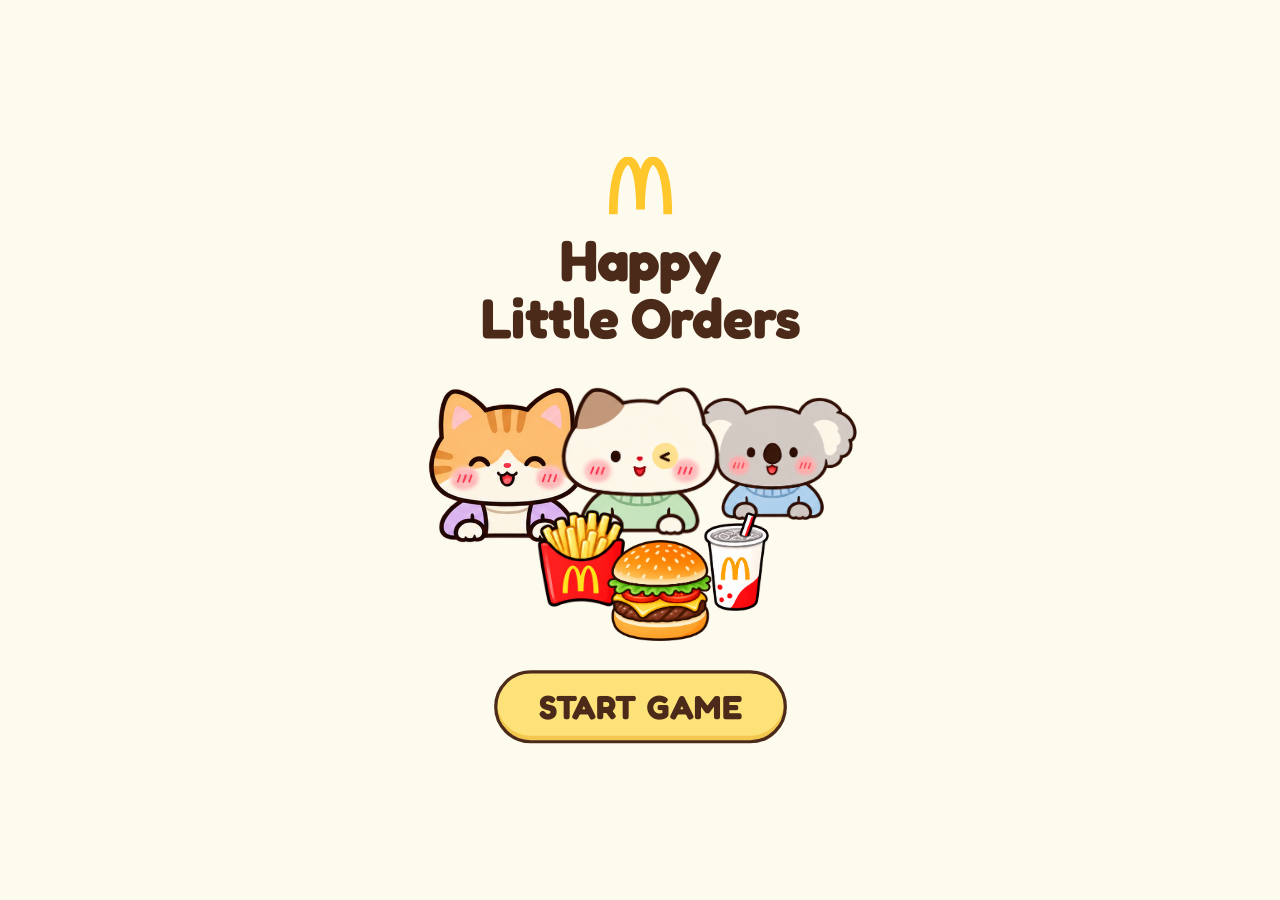
==== commit 78a69ed0: "fix phone view" ====
--- a/index.html
+++ b/index.html
@@ -2,6 +2,7 @@
 <html lang="en">
 <head>
   <meta charset="utf-8">
+  <meta name="theme-color" content="#fbf3e1">
   <meta name="viewport" content="width=device-width, initial-scale=1, viewport-fit=cover">
   <title>Happy Little Orders</title>
   <link rel="preconnect" href="https://fonts.googleapis.com">
--- a/game/style.css
+++ b/game/style.css
@@ -23,7 +23,7 @@
 
 /* The screen is laid out at the mockup's size (941 x 1672) and scaled
    to fit the window by fit() in setup.js. */
-.viewport { position: relative; }
+.viewport { position: relative; overflow: hidden; }
 .stage {
   position: absolute;
   top: 0; left: 0;
@@ -844,6 +844,11 @@
 /* while the loading / start screen is up, the page around the game is cream too */
 body.cream { background: #fdfaee; }
 
+/* on phones there are no green strips: the page itself is cream too */
+@media (orientation: portrait) {
+  html, body { background: var(--cream); }
+}
+
 .start-btn {
   margin-top: 50px;
   width: 544px; height: 136px;
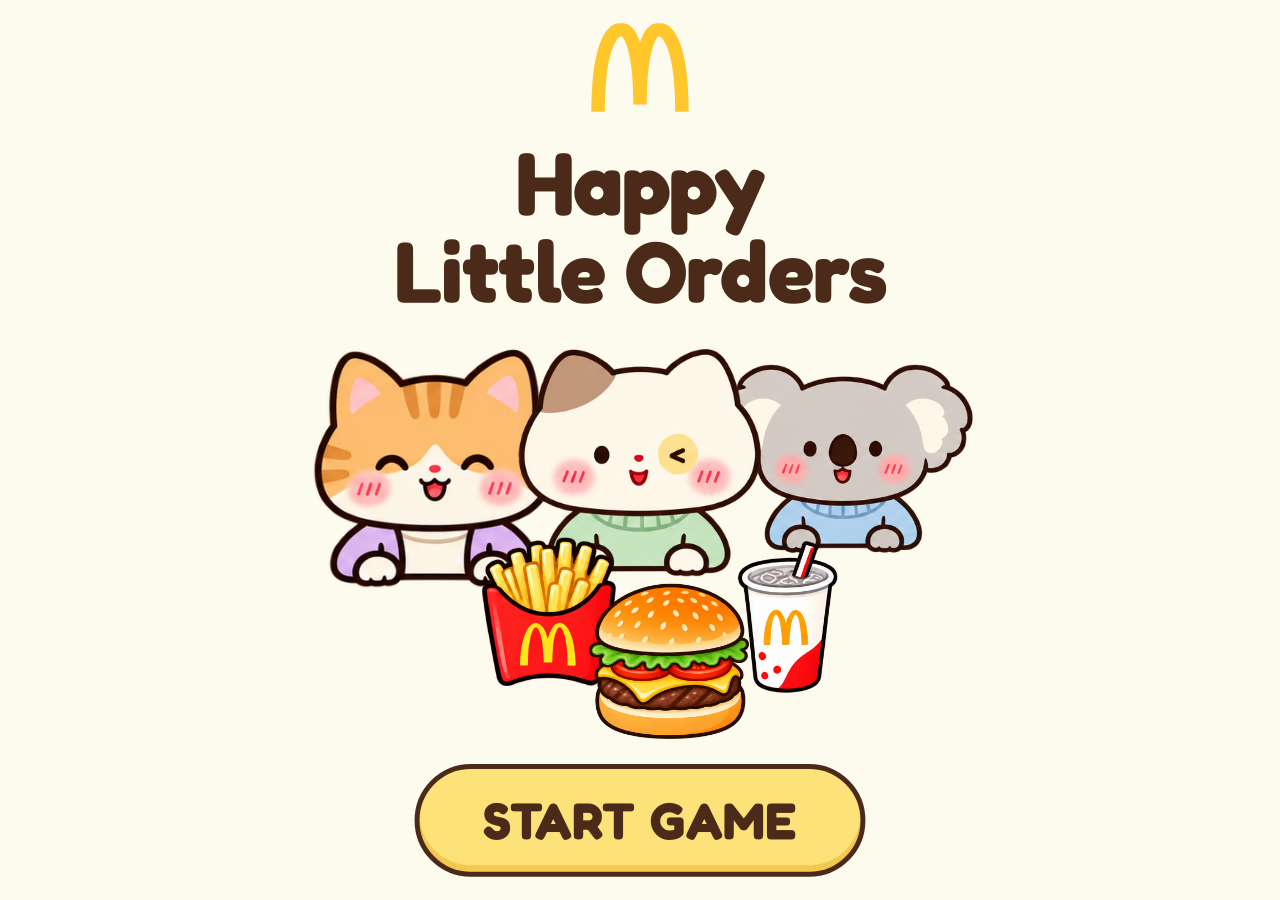
==== commit 5b11ea12: "fix(recipe layout) add(tablet layout)" ====
--- a/index.html
+++ b/index.html
@@ -3,7 +3,7 @@
 <head>
   <meta charset="utf-8">
   <meta name="theme-color" content="#fbf3e1">
-  <meta name="viewport" content="width=device-width, initial-scale=1, viewport-fit=cover">
+  <meta name="viewport" content="width=device-width, initial-scale=1, maximum-scale=1, user-scalable=no, viewport-fit=cover">
   <title>Happy Little Orders</title>
   <link rel="preconnect" href="https://fonts.googleapis.com">
   <link rel="preconnect" href="https://fonts.gstatic.com" crossorigin>
@@ -33,17 +33,26 @@
 
         <div class="abs timer">
           <img src="photos/ui/timer.png" alt="">
+          <svg class="timer-icon" viewBox="0 0 64 64" aria-hidden="true">
+            <circle cx="15" cy="14" r="9" fill="#e8342e" stroke="#4b2a19" stroke-width="3"/>
+            <circle cx="49" cy="14" r="9" fill="#e8342e" stroke="#4b2a19" stroke-width="3"/>
+            <path d="M19 57l5-6M45 57l-5-6" stroke="#4b2a19" stroke-width="4" stroke-linecap="round"/>
+            <circle cx="32" cy="35" r="23" fill="#e8342e" stroke="#4b2a19" stroke-width="4"/>
+            <circle cx="32" cy="35" r="16" fill="#fffaf0"/>
+            <path d="M32 25v11l7 5" stroke="#4b2a19" stroke-width="4" fill="none" stroke-linecap="round"/>
+          </svg>
           <div class="timer-text" id="timer">02:00</div>
         </div>
 
         <div class="abs points">
           <img src="photos/ui/star.png" alt="">
-          POINTS
+          <span class="points-label">POINTS</span>
           <span class="points-value" id="points">0</span>
         </div>
 
         <img class="abs customer" id="customer" src="photos/customers/cat-calico.png" alt="Customer">
         <div class="abs customer-stand"></div>
+        <div class="abs phone-counter"></div>
         <img class="abs heart" id="heart" src="photos/ui/heart.png" alt="">
 
         <!-- talk bubble: the customer asking for sauce packets -->
@@ -55,22 +64,60 @@
         <div class="abs order">
           <img src="photos/ui/order-board.png" alt="">
           <div class="order-text">
-            <div class="order-title" id="order-title">ORDER #001</div>
+            <div class="order-title" id="order-title">Order #001</div>
             <div id="order-lines"></div>
           </div>
         </div>
 
-        <!-- middle: ingredients -->
-        <div class="abs ingredients">
-          <div class="card" data-id="burger-bun"><img src="photos/ingredients/burger-bun.png" alt=""><span class="label">bun</span></div>
-          <div class="card" data-id="beef-patty"><img src="photos/ingredients/beef-patty.png" alt=""><span class="label">beef patty</span></div>
-          <div class="card" data-id="cheese"><img src="photos/ingredients/cheese.png" alt=""><span class="label">cheese</span></div>
-          <div class="card" data-id="lettuce"><img src="photos/ingredients/lettuce.png" alt=""><span class="label">lettuce</span></div>
-          <div class="card" data-id="pickles"><img src="photos/ingredients/pickles.png" alt=""><span class="label">pickles</span></div>
-          <div class="card" data-id="tomato"><img src="photos/ingredients/tomato.png" alt=""><span class="label">tomato</span></div>
-          <div class="card" data-id="nuggets"><img src="photos/food/nuggets.png" alt=""><span class="label">nuggets</span></div>
-          <div class="card" data-id="fries"><img src="photos/food/fries.png" alt=""><span class="label">fries</span></div>
-          <div class="card" data-id="chicken-cutlet"><img src="photos/food/hash-brown.png" alt=""><span class="label">chicken cutlet</span></div>
+        <!-- items: on tablets the groups sit around the counter; on phones they
+             become one panel with Food / Drinks / Sides / Sauces tabs -->
+        <div class="item-panel" id="item-panel" data-tab="food">
+          <div class="item-tabs">
+            <button class="item-tab active" type="button" data-tab="food">Food</button>
+            <button class="item-tab" type="button" data-tab="drinks">Drinks</button>
+            <button class="item-tab" type="button" data-tab="sides">Sides</button>
+            <button class="item-tab" type="button" data-tab="sauces">Sauces</button>
+          </div>
+          <div class="item-grid">
+          <div class="abs ingredients">
+            <div class="card" data-id="burger-bun" data-tab="food"><img src="photos/ingredients/burger-bun.png" alt=""><span class="label">bun</span></div>
+            <div class="card" data-id="beef-patty" data-tab="food"><img src="photos/ingredients/beef-patty.png" alt=""><span class="label">beef patty</span></div>
+            <div class="card" data-id="cheese" data-tab="food"><img src="photos/ingredients/cheese.png" alt=""><span class="label">cheese</span></div>
+            <div class="card" data-id="lettuce" data-tab="food"><img src="photos/ingredients/lettuce.png" alt=""><span class="label">lettuce</span></div>
+            <div class="card" data-id="pickles" data-tab="food"><img src="photos/ingredients/pickles.png" alt=""><span class="label">pickles</span></div>
+            <div class="card" data-id="tomato" data-tab="food"><img src="photos/ingredients/tomato.png" alt=""><span class="label">tomato</span></div>
+            <div class="card" data-id="nuggets" data-tab="sides"><img src="photos/food/nuggets.png" alt=""><span class="label">nuggets</span></div>
+            <div class="card" data-id="fries" data-tab="sides"><img src="photos/food/fries.png" alt=""><span class="label">fries</span></div>
+            <div class="card" data-id="chicken-cutlet" data-tab="food"><img src="photos/food/hash-brown.png" alt=""><span class="label">chicken cutlet</span></div>
+          </div>
+
+          <div class="abs drinks">
+            <div class="card" data-id="coffee" data-tab="drinks"><img src="photos/drinks-desserts/coffee.png" alt=""><span class="label">coffee</span></div>
+            <div class="card" data-id="mcflurry" data-tab="drinks"><img src="photos/drinks-desserts/mcflurry.png" alt=""><span class="label">McFlurry</span></div>
+            <div class="card" data-id="ice-cream-cone" data-tab="drinks"><img src="photos/drinks-desserts/ice-cream-cone.png" alt=""><span class="label">ice cream</span></div>
+            <div class="card" data-id="soda" data-tab="drinks"><img src="photos/drinks-desserts/soda.png" alt=""><span class="label">soda</span></div>
+          </div>
+
+          <div class="abs condiments">
+            <div class="card" data-id="ketchup-bottle" data-tab="sauces"><img src="photos/sauces/ketchup-bottle.png" alt="Ketchup"><span class="label">ketchup</span></div>
+            <div class="card" data-id="mustard-bottle" data-tab="sauces"><img src="photos/sauces/mustard-bottle.png" alt="Mustard"><span class="label">mustard</span></div>
+            <div class="card" data-id="mayo-bottle" data-tab="sauces"><img src="photos/sauces/mayo-bottle.png" alt="Mayo"><span class="label">mayo</span></div>
+            <span class="label">condiment</span>
+          </div>
+
+          <div class="abs packets">
+            <div class="card" data-id="ketchup-packet" data-tab="sauces"><img src="photos/sauces/ketchup-packet.png" alt="Ketchup packet"><span class="label">ketchup packet</span></div>
+            <div class="card" data-id="mustard-packet" data-tab="sauces"><img src="photos/sauces/mustard-packet.png" alt="Mustard packet"><span class="label">mustard packet</span></div>
+            <div class="card" data-id="mayo-packet" data-tab="sauces"><img src="photos/sauces/mayo-packet.png" alt="Mayo packet"><span class="label">mayo packet</span></div>
+          </div>
+
+          <div class="abs sauces">
+            <div class="card" data-id="bbq-dip" data-tab="sauces"><img src="photos/sauces/bbq-dip.png" alt="BBQ"><span class="label">BBQ dip</span></div>
+            <div class="card" data-id="sweet-chili-dip" data-tab="sauces"><img src="photos/sauces/sweet-chili-dip.png" alt="Sweet Chili"><span class="label">sweet chili dip</span></div>
+            <div class="card" data-id="sweet-sour-dip" data-tab="sauces"><img src="photos/sauces/sweet-sour-dip.png" alt="Sweet 'n Sour"><span class="label">sweet 'n sour dip</span></div>
+            <span class="label">sauce</span>
+          </div>
+          </div>
         </div>
 
         <button class="abs recipes-btn" id="recipes-btn" type="button">
@@ -78,42 +125,13 @@
           Recipes
         </button>
 
-        <!-- middle: drinks & desserts -->
-        <div class="abs drinks">
-          <div class="card" data-id="coffee"><img src="photos/drinks-desserts/coffee.png" alt=""><span class="label">coffee</span></div>
-          <div class="card" data-id="mcflurry"><img src="photos/drinks-desserts/mcflurry.png" alt=""><span class="label">McFlurry</span></div>
-          <div class="card" data-id="ice-cream-cone"><img src="photos/drinks-desserts/ice-cream-cone.png" alt=""><span class="label">ice cream</span></div>
-          <div class="card" data-id="soda"><img src="photos/drinks-desserts/soda.png" alt=""><span class="label">soda</span></div>
-        </div>
-
-        <div class="abs condiments">
-          <img data-id="ketchup-bottle" src="photos/sauces/ketchup-bottle.png" alt="Ketchup">
-          <img data-id="mustard-bottle" src="photos/sauces/mustard-bottle.png" alt="Mustard">
-          <img data-id="mayo-bottle" src="photos/sauces/mayo-bottle.png" alt="Mayo">
-          <span class="label">condiment</span>
-        </div>
-
-        <!-- bottom: packets, tray, dips -->
-        <div class="abs packets">
-          <img data-id="ketchup-packet" src="photos/sauces/ketchup-packet.png" alt="Ketchup packet">
-          <img data-id="mustard-packet" src="photos/sauces/mustard-packet.png" alt="Mustard packet">
-          <img data-id="mayo-packet" src="photos/sauces/mayo-packet.png" alt="Mayo packet">
-        </div>
-
         <div class="abs tray">
           <img src="photos/ui/tray.png" alt="">
           <div class="tray-food" id="tray-food"></div>
         </div>
 
-        <button class="abs done-btn" id="done-btn" type="button">DONE</button>
+        <button class="abs done-btn" id="done-btn" type="button"><span class="done-label-tablet">DONE</span><span class="done-label-phone">Serve order</span></button>
         <div class="abs points-pop" id="points-pop">+100</div>
-
-        <div class="abs sauces">
-          <div class="card" data-id="bbq-dip"><img src="photos/sauces/bbq-dip.png" alt="BBQ"></div>
-          <div class="card" data-id="sweet-chili-dip"><img src="photos/sauces/sweet-chili-dip.png" alt="Sweet Chili"></div>
-          <div class="card" data-id="sweet-sour-dip"><img src="photos/sauces/sweet-sour-dip.png" alt="Sweet 'n Sour"></div>
-          <span class="label">sauce</span>
-        </div>
 
         <div class="abs floor-line"></div>
         <div class="abs floor"></div>
@@ -260,10 +278,13 @@
           <button class="recipes-close" id="recipes-close" type="button" aria-label="Close">&times;</button>
           <div class="book-header">
             <img src="photos/ui/recipe-book.png" alt="">
-            <h2 class="book-title" id="recipes-title">Recipes</h2>
-          </div>
-          <p class="recipes-hint">Start with the bottom bun. Finish with the top.</p>
+            <div class="book-heading">
+              <h2 class="book-title" id="recipes-title">Recipes</h2>
+              <p class="book-sub">Stack your burger from the bottom up.</p>
+            </div>
+          </div>
           <div class="recipes-list" id="recipes-list"></div>
+          <button class="recipes-back" id="recipes-back" type="button">Back to game</button>
         </div>
       </div>
     </div>
--- a/game/style.css
+++ b/game/style.css
@@ -118,6 +118,7 @@
 }
 /* small header so the items get the attention */
 .order-title {
+  text-transform: uppercase;      /* "ORDER #001" on tablets, "Order #001" on phones */
   color: var(--dark-red);
   font-size: 22px;                /* fixed size: only the items shrink to fit */
   font-weight: 700;
@@ -218,17 +219,34 @@
   padding-bottom: 14px;
   cursor: pointer;
 }
-.condiments img { height: 104px; cursor: pointer; }
+.condiments .card {                 /* bottles: no card look on tablets */
+  width: auto; height: auto;
+  background: none; border: none; border-radius: 0; box-shadow: none;
+  display: block;
+}
+.condiments .card img { height: 104px; max-width: none; max-height: none; margin: 0; }
 
 /* ---------- packets ---------- */
 .packets {
   left: 18px; top: 1145px;
   display: flex; flex-direction: column; gap: 6px;
 }
-.packets img { width: 94px; cursor: pointer; }
-.packets img:nth-child(1) { transform: rotate(4deg); }
-.packets img:nth-child(2) { transform: rotate(-4deg); }
-.packets img:nth-child(3) { transform: rotate(5deg); }
+.packets .card {                    /* packets: no card look on tablets */
+  width: auto; height: auto;
+  background: none; border: none; border-radius: 0; box-shadow: none;
+  display: block;
+}
+.packets .card img { width: 94px; max-width: none; max-height: none; margin: 0; }
+.packets .card:nth-child(1) { transform: rotate(4deg); }
+.packets .card:nth-child(2) { transform: rotate(-4deg); }
+.packets .card:nth-child(3) { transform: rotate(5deg); }
+
+/* item names are only shown on the bottles / packets / dips in the phone layout */
+.condiments .card .label, .packets .card .label, .sauces .card .label { display: none; }
+
+/* phone-only pieces, hidden on tablets */
+.item-panel, .item-grid { display: contents; }
+.item-tabs, .timer-icon, .done-label-phone, .phone-counter { display: none; }
 
 
 /* ---------- tray ---------- */
@@ -366,75 +384,6 @@
   font-weight: 700;
   letter-spacing: 2px;
 }
-/* recipe book layout */
-.book-panel {
-  width: 860px;
-  padding: 30px 30px 32px;
-  border-color: #5e4535;
-  box-shadow: 0 0 0 7px #f6d77e;
-}
-.book-panel .recipes-close { top: 26px; right: 28px; width: 64px; height: 64px; }
-
-.book-header { display: flex; align-items: center; justify-content: center; gap: 22px; }
-.book-header img { width: 168px; }
-.book-title { font-size: 80px; font-weight: 700; line-height: 1; color: var(--brown); }
-
-.recipes-hint {
-  text-align: center;
-  font-size: 28px;
-  font-weight: 600;
-  margin: 12px 0 24px;
-}
-
-.recipes-list { display: flex; flex-direction: column; gap: 14px; }
-
-.recipe {
-  padding: 16px 26px 16px;
-  background: #fffaf0;
-  border: 4px solid #ecd6ae;
-  border-radius: 24px;
-}
-.recipe-name { font-size: 40px; font-weight: 700; line-height: 1.1; margin-bottom: 12px; }
-
-/* steps, bottom bun first */
-.recipe-stack {
-  display: flex; align-items: center; gap: 7px;
-  padding-bottom: 12px;
-  border-bottom: 3px solid #f0e2c8;
-}
-.recipe-step { display: flex; flex-direction: column; align-items: center; gap: 4px; }
-.recipe-bubble {
-  width: 66px; height: 66px;
-  border-radius: 50%;
-  background: #f6ead5;
-  display: grid; place-items: center;
-}
-.recipe-bubble img { width: 56px; height: 48px; object-fit: contain; }
-.recipe-arrow {               /* small triangle pointing to the next step */
-  width: 0; height: 0;
-  border-left: 9px solid #5e4535;
-  border-top: 6px solid transparent;
-  border-bottom: 6px solid transparent;
-}
-
-/* sauces as coloured chips */
-.recipe-sauces {
-  display: flex; align-items: center; gap: 16px;
-  margin-top: 12px;
-  font-size: 26px; font-weight: 700;
-}
-.sauce-chip {
-  display: inline-flex; align-items: center; gap: 8px;
-  padding: 5px 22px 5px 12px;
-  border: 3px solid;
-  border-radius: 16px;
-  font-size: 24px; font-weight: 600;
-}
-.sauce-chip img { width: 30px; height: 42px; object-fit: contain; }
-.sauce-chip.ketchup { background: #fde0dc; border-color: #f5b8b0; }
-.sauce-chip.mustard { background: #fdf1c8; border-color: #f1d98a; }
-.sauce-chip.mayo    { background: #fbf4e6; border-color: #e8d9bd; }
-.sauce-chip.none    { background: #f3e5cc; border-color: #e5d0aa; padding: 5px 26px; }
 .recipes-error { font-size: 24px; text-align: center; }
 
 @keyframes fade-in { from { opacity: 0; } }
@@ -845,9 +794,10 @@
 body.cream { background: #fdfaee; }
 
 /* on phones there are no green strips: the page itself is cream too */
-@media (orientation: portrait) {
-  html, body { background: var(--cream); }
-}
+html, body { background: var(--cream); }   /* the page around the game is always cream */
+
+/* no double-tap zoom on phones (taps still work right away) */
+html, body, button, .card { touch-action: manipulation; }
 
 .start-btn {
   margin-top: 50px;
@@ -911,3 +861,463 @@
 .packets, .tray, .sauces, .done-btn, .floor-line, .floor { margin-top: var(--bot, 0px); }
 .stage.phone .book-panel { width: 800px; padding: 28px 18px 26px; }
 .stage.phone .recipe { padding-left: 20px; padding-right: 20px; }
+
+
+/* =====================================================================
+   PHONE LAYOUT
+   =====================================================================
+   Used on phone-sized portrait screens (fit() in setup.js adds the
+   "mobile" class to the stage). The stage is 822px wide (wider on short
+   screens), so things are placed from the left / right edges or in %.
+   Everything above stays the tablet / computer layout. */
+
+.stage.mobile { background: var(--cream); }
+.stage.mobile .shop { left: 0; width: 100%; }
+
+/* tablet-only pieces */
+.stage.mobile .logo,
+.stage.mobile .customer-stand,
+.stage.mobile .floor-line,
+.stage.mobile .floor,
+.stage.mobile .order > img,
+.stage.mobile .timer > img,
+.stage.mobile .points-label,
+.stage.mobile .condiments > .label,
+.stage.mobile .sauces > .label,
+.stage.mobile .done-label-tablet { display: none; }
+
+/* no tablet spacing on phones */
+.stage.mobile .ingredients, .stage.mobile .recipes-btn, .stage.mobile .drinks, .stage.mobile .condiments,
+.stage.mobile .packets, .stage.mobile .tray, .stage.mobile .sauces, .stage.mobile .done-btn { margin-top: 0; }
+
+/* ---------- top: awning, window, timer, points ---------- */
+.stage.mobile .scene {
+  width: 100%; height: 540px;
+  background-color: #f6ead3;
+  background-position: center 100px;   /* the counter sits right under the customer */
+  background-size: max(941px, 115%) auto;
+}
+.stage.mobile .awning { left: 0; top: -128px; width: 100%; z-index: 3; }
+
+.stage.mobile .timer,
+.stage.mobile .points {
+  top: 92px; height: 88px; width: auto;
+  display: flex; align-items: center; gap: 14px;
+  padding: 0 30px 0 18px;
+  background: #fff8ea;
+  border: 4px solid #e9d2ab;
+  border-radius: 999px;
+  box-shadow: none;
+  color: var(--brown);
+  z-index: 4;
+}
+.stage.mobile .timer { left: 28px; }
+.stage.mobile .points { left: auto; right: 28px; }
+.stage.mobile .timer-icon { display: block; width: 62px; height: 62px; }
+.stage.mobile .timer-text {
+  position: static; width: auto; height: auto;
+  color: var(--brown);
+  font-size: 56px; letter-spacing: 0;
+}
+.stage.mobile .points img { width: 62px; }
+.stage.mobile .points-value { margin-left: 0; padding: 0; background: none; font-size: 56px; }
+.stage.mobile .points-pop { left: auto; right: 70px; top: 190px; font-size: 52px; }
+
+/* the wooden counter the customer leans on (cut from the kitchen background) */
+.stage.mobile .phone-counter {
+  display: block;
+  left: 0; top: 486px;
+  width: 100%; height: 96px;
+  background: url("../photos/backgrounds/counter.png") center / 100% 100% no-repeat;
+  z-index: 1;               /* behind the customer, so their paws rest on it */
+}
+
+/* ---------- customer + order speech bubble ---------- */
+.stage.mobile .customer { left: 28%; top: 228px; height: 292px; z-index: 2; }
+.stage.mobile .heart { left: calc(28% + 70px); top: 200px; }
+.stage.mobile .talk-bubble { left: calc(28% + 60px); top: 118px; width: 290px; }
+
+.stage.mobile .order { left: auto; right: 22px; top: 226px; width: 400px; z-index: 3; }
+.stage.mobile .order-text {
+  position: relative;
+  left: 0; top: 0;
+  width: 100%; height: 300px;
+  padding: 24px 28px 18px 34px;
+  background: #fffaf0;
+  border: 5px solid var(--brown);
+  border-radius: 36px;
+}
+.stage.mobile .order-text::before {       /* the bubble's tail, pointing at the customer */
+  content: "";
+  position: absolute;
+  left: -23px; top: 118px;
+  width: 36px; height: 36px;
+  background: #fffaf0;
+  border-left: 5px solid var(--brown);
+  border-bottom: 5px solid var(--brown);
+  rotate: 45deg;
+}
+.stage.mobile .order-title {
+  text-transform: none;
+  font-size: 46px;
+  letter-spacing: 0;
+  padding-bottom: 12px;
+  margin-bottom: 10px;
+  border-bottom-width: 3px;
+}
+.stage.mobile .order-row { font-size: calc(36px * var(--fit, 1)); padding: calc(5px * var(--fit, 1)) 0; }
+.stage.mobile .order-qty { width: 62px; }
+.stage.mobile .order-chips { padding-left: 62px; }
+.stage.mobile .order-chip { font-size: calc(24px * var(--fit, 1)); padding: 2px 16px; }
+
+/* ---------- tray + serve button ---------- */
+.stage.mobile .tray { left: 70px; right: 70px; width: auto; top: 622px; height: 396px; }   /* clear gap under the counter */
+.stage.mobile .tray-food { inset: 56px 76px 74px; gap: 8px 22px; }
+.stage.mobile .tray-food > .tray-item { width: 150px; height: 150px; }
+.stage.mobile .tray-food > .packet { width: 86px; height: 86px; }
+.stage.mobile .tray-food > .dip { width: 100px; height: 86px; }
+.stage.mobile .burger { zoom: 1.25; }
+
+.stage.mobile .done-btn {
+  left: calc(50% - 210px); top: 1048px;
+  width: 420px; height: 100px;
+  font-size: 54px; letter-spacing: 0;
+}
+.stage.mobile .done-label-phone { display: inline; }
+
+/* ---------- item panel with tabs ---------- */
+.stage.mobile .item-panel {
+  position: absolute;
+  left: 0; right: 0; top: 1180px; bottom: 0;
+  display: flex; flex-direction: column;
+  padding: 24px 22px 0;
+  background: #fff8ec;
+  border-top: 4px solid #ecd9b8;
+  border-radius: 44px 44px 0 0;
+  z-index: 5;
+}
+.stage.mobile .item-tabs { display: flex; gap: 10px; padding-right: 196px; }
+.item-tab {
+  flex: 1;
+  height: 74px;
+  border: 4px solid transparent;
+  border-radius: 999px;
+  background: #f5e7cf;
+  color: var(--brown);
+  font-family: inherit;
+  font-size: 31px;
+  font-weight: 600;
+  cursor: pointer;
+}
+.item-tab.active { background: #fde27a; border-color: var(--brown); font-weight: 700; }
+
+.stage.mobile .recipes-btn {
+  left: auto; right: 22px; top: 1204px;
+  width: 182px; height: 74px;
+  padding: 0 12px; gap: 6px;
+  border: 4px solid #ecd9b8;
+  border-radius: 22px;
+  background: #fffaf0;
+  font-size: 27px;
+  z-index: 6;
+}
+.stage.mobile .recipes-btn img { width: 50px; }
+
+/* the groups disappear and their cards become one grid */
+.stage.mobile .item-grid {
+  flex: 1;
+  display: grid;
+  grid-template-columns: repeat(3, 1fr);
+  grid-auto-rows: 200px;
+  gap: 18px;
+  padding: 22px 2px 30px;
+  align-content: start;
+  overflow-y: auto;
+}
+.stage.mobile .ingredients, .stage.mobile .drinks, .stage.mobile .condiments,
+.stage.mobile .packets, .stage.mobile .sauces { display: contents; }
+
+.stage.mobile .item-grid .card {
+  width: auto; height: auto;
+  display: none;                       /* only the open tab's cards show (below) */
+  flex-direction: column; align-items: center; justify-content: center; gap: 12px;
+  background: #fbf0dd;
+  border: none;
+  border-radius: 26px;
+  box-shadow: none;
+  transform: none;
+}
+.stage.mobile .item-panel[data-tab="food"]   .card[data-tab="food"],
+.stage.mobile .item-panel[data-tab="drinks"] .card[data-tab="drinks"],
+.stage.mobile .item-panel[data-tab="sides"]  .card[data-tab="sides"],
+.stage.mobile .item-panel[data-tab="sauces"] .card[data-tab="sauces"] { display: flex; }
+.stage.mobile .item-grid .card img {
+  width: auto; height: 108px; max-width: 80%; max-height: none;
+  margin: 0;
+  object-fit: contain;
+}
+.stage.mobile .item-grid .card .label {
+  display: block;
+  position: static;
+  transform: none;
+  padding: 0;
+  background: none; border: none;
+  font-size: 30px; font-weight: 600; line-height: 1.1;
+  text-align: center;
+  white-space: normal;
+}
+
+
+/* =====================================================================
+   RECIPE BOOK (all screens)
+   =====================================================================
+   Four burgers side by side, each drawn from the bottom bun up, with the
+   sauce bottles underneath. On phones it slides up from the bottom; on
+   tablets and computers it's a card in the middle of the screen. */
+.book-panel {
+  position: relative;
+  width: min(860px, calc(100% - 40px));   /* never wider than the screen */
+  height: 94%;                             /* the columns share out this height */
+  max-height: 1500px;
+  display: flex; flex-direction: column;
+  padding: 50px 26px 30px;
+  background: #fdf8ec;
+  border: 5px solid #5e4535;
+  border-radius: 56px;
+  box-shadow: 0 0 0 7px #f6d77e;
+  overflow: hidden;
+  animation: panel-in 0.25s ease-out;
+}
+.book-panel::before {                    /* small handle at the top */
+  content: "";
+  position: absolute;
+  left: 50%; top: 18px;
+  width: 110px; height: 12px;
+  translate: -50% 0;
+  border-radius: 999px;
+  background: #d9c6a6;
+}
+.book-panel .recipes-close { top: 54px; right: 34px; width: 84px; height: 84px; font-size: 52px; }
+
+.book-header { display: flex; align-items: center; gap: 24px; padding: 0 120px 0 10px; }
+.book-header img { width: 130px; }
+.book-title { font-size: 76px; font-weight: 700; line-height: 1; color: var(--brown); }
+.book-sub { font-size: 28px; font-weight: 600; margin-top: 4px; }
+
+/* the four recipes side by side, with thin lines between them */
+.recipes-list {
+  flex: 1;
+  min-height: 0;
+  display: flex;
+  margin-top: 26px;
+}
+.recipe {
+  flex: 1;
+  min-width: 0;
+  display: flex; flex-direction: column; align-items: center;
+  min-height: 0;
+  padding: 0 5px;
+  border-left: 3px solid #eedfc5;
+}
+.recipe:first-child { border-left: none; }
+.recipe-name {
+  height: 96px;
+  display: flex; align-items: center;
+  text-align: center;
+  font-size: 27px;
+  font-weight: 700;
+  line-height: 1.05;
+  margin-bottom: 8px;
+}
+
+/* the burger, drawn from the bottom bun (bottom) up to the top bun (top) */
+.recipe-stack {
+  flex: 1;
+  display: flex;
+  flex-direction: column-reverse;
+  justify-content: space-between;
+  align-items: center;
+  gap: 2px;
+  width: 100%;
+  min-height: 0;
+  padding-bottom: 20px;
+  border-bottom: 3px solid #eedfc5;
+}
+/* every ingredient gets an equal share of the column's height, so a tall
+   burger (Big Mac) shrinks to fit instead of running off the bottom */
+.recipe-step { flex: 1 1 0; min-height: 0; width: 100%; display: flex; justify-content: center; }
+.recipe-bubble { height: 100%; display: flex; align-items: center; justify-content: center; }
+.recipe-bubble img { width: 150px; max-width: 100%; height: 100%; max-height: 74px; object-fit: contain; }
+.recipe-arrow { flex: none; }
+.recipe-arrow {                          /* small up-arrow between layers */
+  width: 0; height: 0;
+  border-left: 11px solid transparent;
+  border-right: 11px solid transparent;
+  border-bottom: 15px solid #e6cfa8;
+}
+
+/* sauces under each burger: just the bottles. A fixed height, so the line
+   above the sauces sits at the same height in every column. */
+.recipe-sauces {
+  flex: none;
+  height: 220px;
+  overflow: hidden;
+  display: flex; flex-wrap: wrap; justify-content: center; align-content: flex-start;
+  gap: 10px;
+  margin-top: 16px;
+}
+.sauce-label { flex-basis: 100%; text-align: center; font-size: 28px; font-weight: 700; }
+.sauce-chip img { width: 62px; height: 120px; object-fit: contain; }
+.sauce-chip.none {
+  padding: 12px 26px;
+  background: #f6ead5;
+  border: 3px solid #eedfc5;
+  border-radius: 20px;
+  font-size: 26px;
+  font-weight: 600;
+  white-space: nowrap;
+}
+
+.recipes-back {
+  width: 100%; height: 104px;
+  margin-top: 22px;
+  flex: none;
+  border: 5px solid var(--dark-red);
+  border-radius: 999px;
+  background: var(--red);
+  color: #fff;
+  font-family: inherit;
+  font-size: 50px;
+  font-weight: 700;
+  cursor: pointer;
+}
+
+/* phones: a sheet that slides up from the bottom, full width */
+.stage.mobile .recipes-overlay { align-items: flex-end; }
+.stage.mobile .book-panel {
+  width: 100%;
+  height: 92%;
+  border: none;
+  border-radius: 56px 56px 0 0;
+  box-shadow: 0 -8px 0 rgba(0, 0, 0, 0.06);
+  animation: sheet-up 0.3s ease-out;
+}
+@keyframes sheet-up { from { transform: translateY(100%); } }
+
+/* ---------- recipe book: ingredients pop in, bottom bun first ---------- */
+.recipe-step.pop-in { animation: recipe-pop 0.32s ease-out backwards; }
+@keyframes recipe-pop {
+  0%   { opacity: 0; scale: 0.3; }
+  70%  { opacity: 1; scale: 1.15; }
+  100% { scale: 1; }
+}
+
+
+/* =====================================================================
+   WIDE LAYOUT
+   =====================================================================
+   Used on computers and tablets held sideways (fit() in setup.js adds the
+   "wide" class). The stage is 1448 x 1086 and the same pieces are moved
+   around: counter across the top, ingredients left, tray in the middle,
+   drinks / condiments / dips on the right. */
+
+.stage.wide { background: var(--cream); }
+.stage.wide .shop { left: 0; width: 100%; }
+
+/* no tall-layout spacing here */
+.stage.wide .ingredients, .stage.wide .recipes-btn, .stage.wide .drinks, .stage.wide .condiments,
+.stage.wide .packets, .stage.wide .tray, .stage.wide .sauces, .stage.wide .done-btn { margin-top: 0; }
+.stage.wide .floor-line, .stage.wide .floor { display: none; }
+
+/* ---------- top: awning, window, counter ---------- */
+.stage.wide .scene {
+  width: 100%; height: 400px;
+  background-size: 1448px auto;
+  background-position: center -300px;
+}
+.stage.wide .awning {
+  left: 0; top: -10px;
+  width: 100%; height: 118px;
+  object-fit: cover; object-position: center bottom;
+  z-index: 3;
+}
+.stage.wide .phone-counter {      /* the wooden counter strip the customer leans on */
+  display: block;
+  left: 0; top: 338px;
+  width: 100%; height: 62px;
+  background: url("../photos/backgrounds/counter.png") center / 100% 100% no-repeat;
+  z-index: 1;
+}
+
+.stage.wide .logo { left: 58px; top: 132px; width: 290px; z-index: 2; }
+.stage.wide .timer { left: 42px; top: 220px; scale: 1.12; transform-origin: top left; z-index: 2; }
+.stage.wide .points { left: 285px; top: 276px; width: 285px; height: 66px; font-size: 21px; z-index: 2; }
+.stage.wide .points-pop { left: 470px; top: 262px; }
+
+.stage.wide .customer { left: 718px; top: 132px; height: 218px; z-index: 2; }
+.stage.wide .customer-stand { left: 636px; top: 346px; width: 178px; height: 42px; z-index: 2; }
+.stage.wide .heart { left: 790px; top: 118px; }
+.stage.wide .talk-bubble { left: 790px; top: 30px; width: 290px; }
+
+.stage.wide .order {
+  left: 935px; top: 112px;
+  scale: 1.27; transform-origin: top left;
+  z-index: 2;
+}
+
+/* ---------- left: ingredients ---------- */
+.stage.wide .ingredients { left: 25px; top: 432px; width: 515px; height: 555px; padding-top: 66px; column-gap: 42px; row-gap: 34px; }
+.stage.wide .recipes-btn { left: 326px; top: 410px; }
+
+/* ---------- middle: tray, packets, DONE ---------- */
+.stage.wide .tray { left: 552px; top: 446px; width: 505px; height: 382px; }
+.stage.wide .packets {
+  left: 610px; top: 846px;
+  flex-direction: row; gap: 38px;
+}
+.stage.wide .done-btn {
+  left: 662px; top: 962px;
+  width: 245px; height: 70px;
+  font-size: 40px;
+}
+
+/* ---------- right: drinks, condiments, dips ---------- */
+.stage.wide .drinks { left: 1090px; top: 432px; column-gap: 22px; row-gap: 26px; }
+.stage.wide .drinks .card { width: 150px; height: 136px; }
+.stage.wide .condiments { left: 1084px; top: 760px; width: 328px; height: 126px; }
+.stage.wide .sauces {
+  left: 1084px; top: 908px;
+  width: 328px; height: 124px;
+  flex-direction: row; justify-content: center; align-items: center; gap: 10px;
+  padding: 0 0 12px;
+  background: none; border: none;
+}
+.stage.wide .sauces .card { width: 100px; height: 100px; }
+
+/* ---------- screens shown over the game: fit the shorter stage ---------- */
+.stage.wide .start-friends { margin-top: 30px; }
+.stage.wide .start-btn { margin-top: 26px; }
+.stage.wide .end-card,
+.stage.wide .apply-card { zoom: 0.8; }
+.stage.wide .book-panel { width: 900px; height: 96%; }
+
+
+/* When the top of the stage is above the screen (tall layout on a short
+   screen, see fit() in setup.js), screens shown over the game start at the
+   visible top instead. */
+.recipes-overlay, .loading-screen, .start-screen, .end-screen { top: var(--crop, 0px); }
+.tut-skip-top { top: calc(18px + var(--crop, 0px)); }
+
+/* wide layout: a shorter screen, so the parts around the burgers are tighter */
+.stage.wide .book-panel { padding-top: 40px; padding-bottom: 24px; }
+.stage.wide .book-panel .recipes-close { top: 40px; width: 72px; height: 72px; font-size: 44px; }
+.stage.wide .book-header img { width: 104px; }
+.stage.wide .book-title { font-size: 62px; }
+.stage.wide .recipes-list { margin-top: 14px; }
+.stage.wide .recipe-name { height: 70px; font-size: 25px; margin-bottom: 4px; }
+.stage.wide .recipe-stack { gap: 0; padding-bottom: 12px; }
+.stage.wide .recipe-arrow { border-bottom-width: 11px; border-left-width: 8px; border-right-width: 8px; }
+.stage.wide .recipe-sauces { height: 150px; margin-top: 10px; gap: 6px; }
+.stage.wide .sauce-label { font-size: 24px; }
+.stage.wide .sauce-chip img { width: 46px; height: 92px; }
+.stage.wide .recipes-back { height: 80px; margin-top: 14px; font-size: 40px; }
